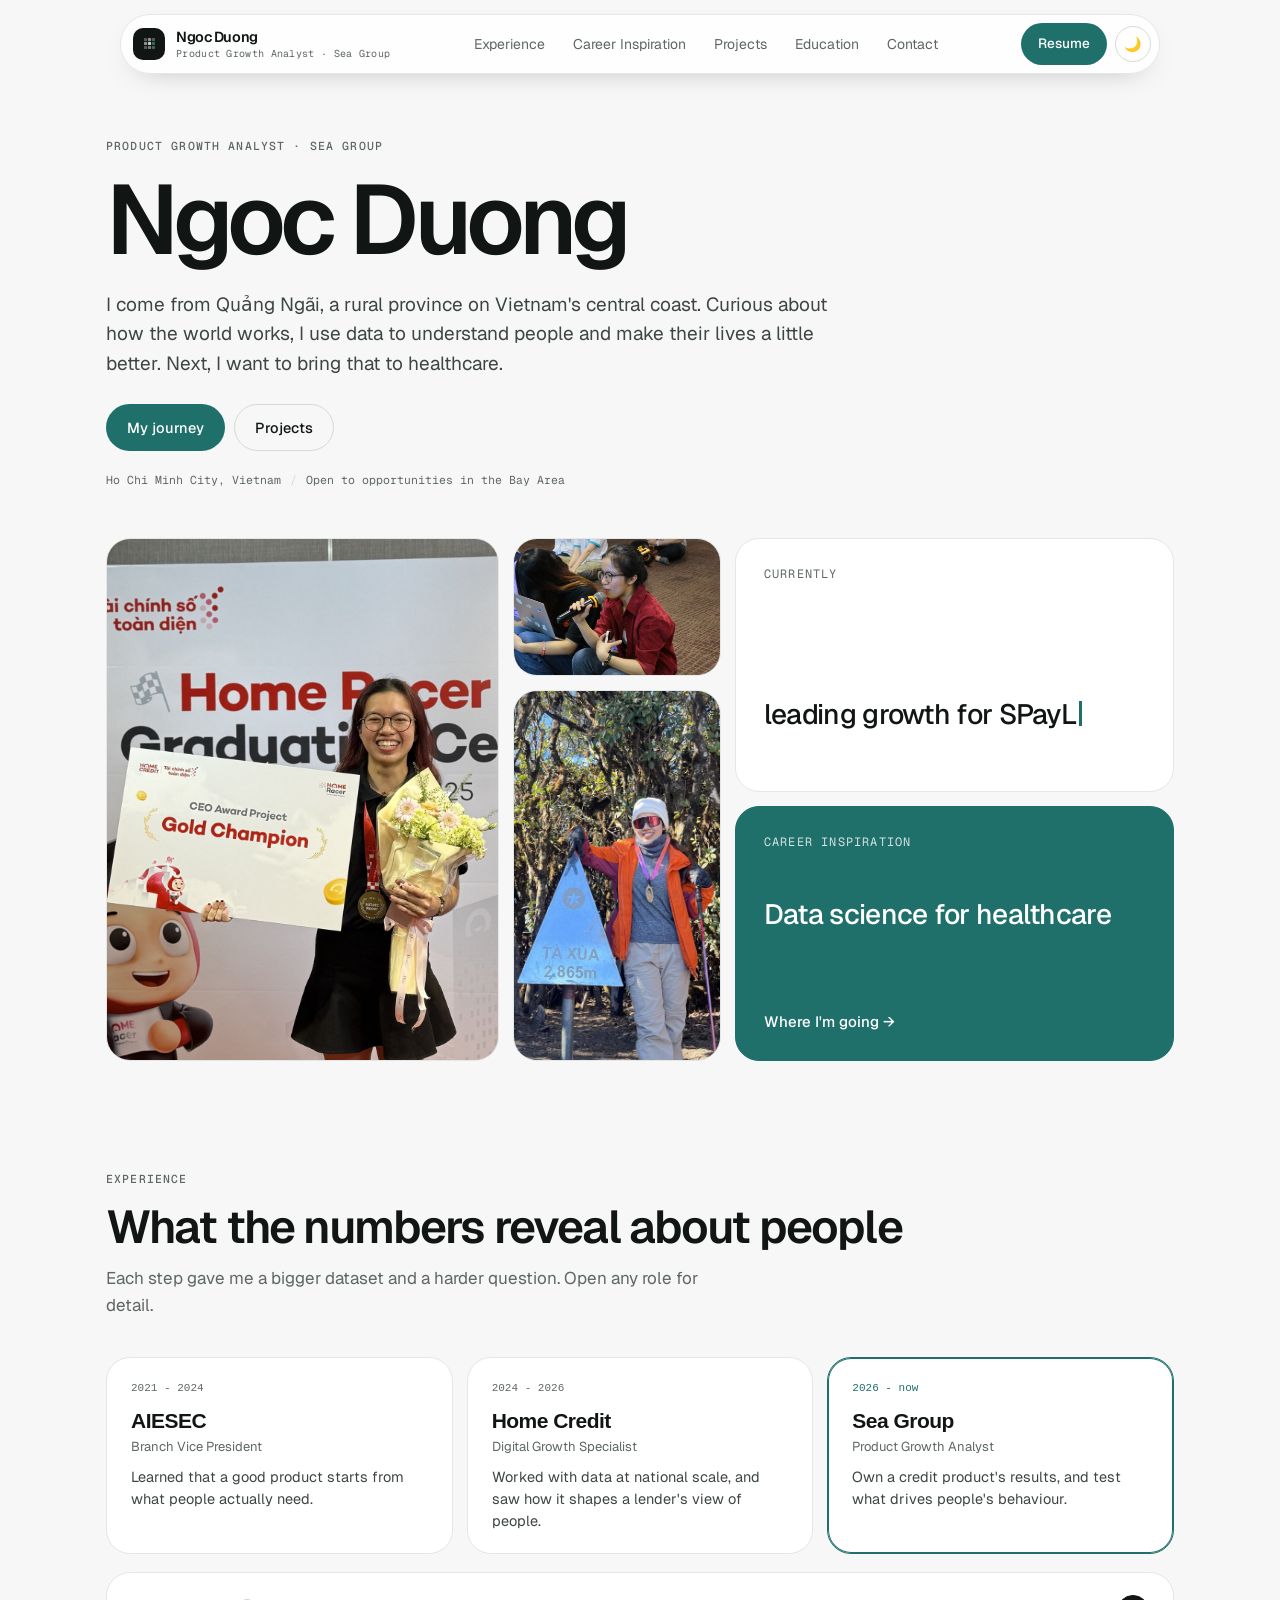
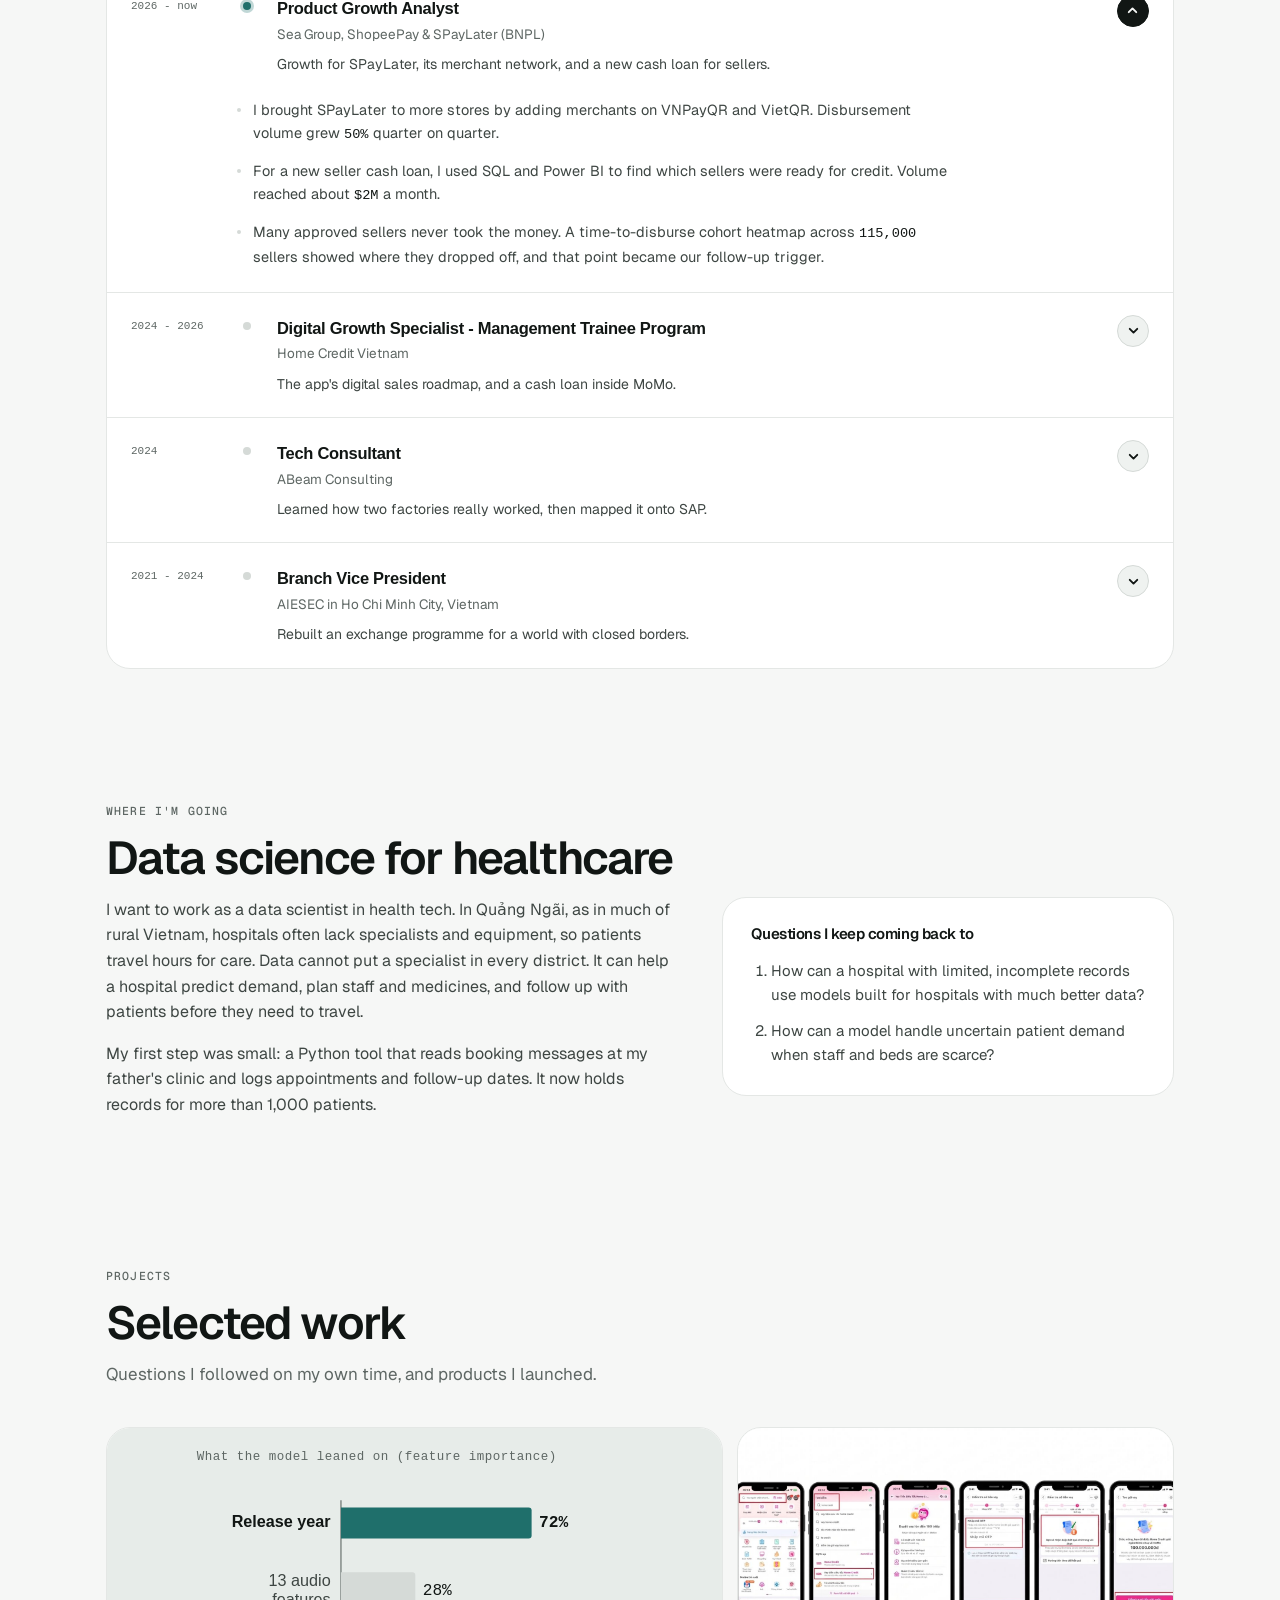
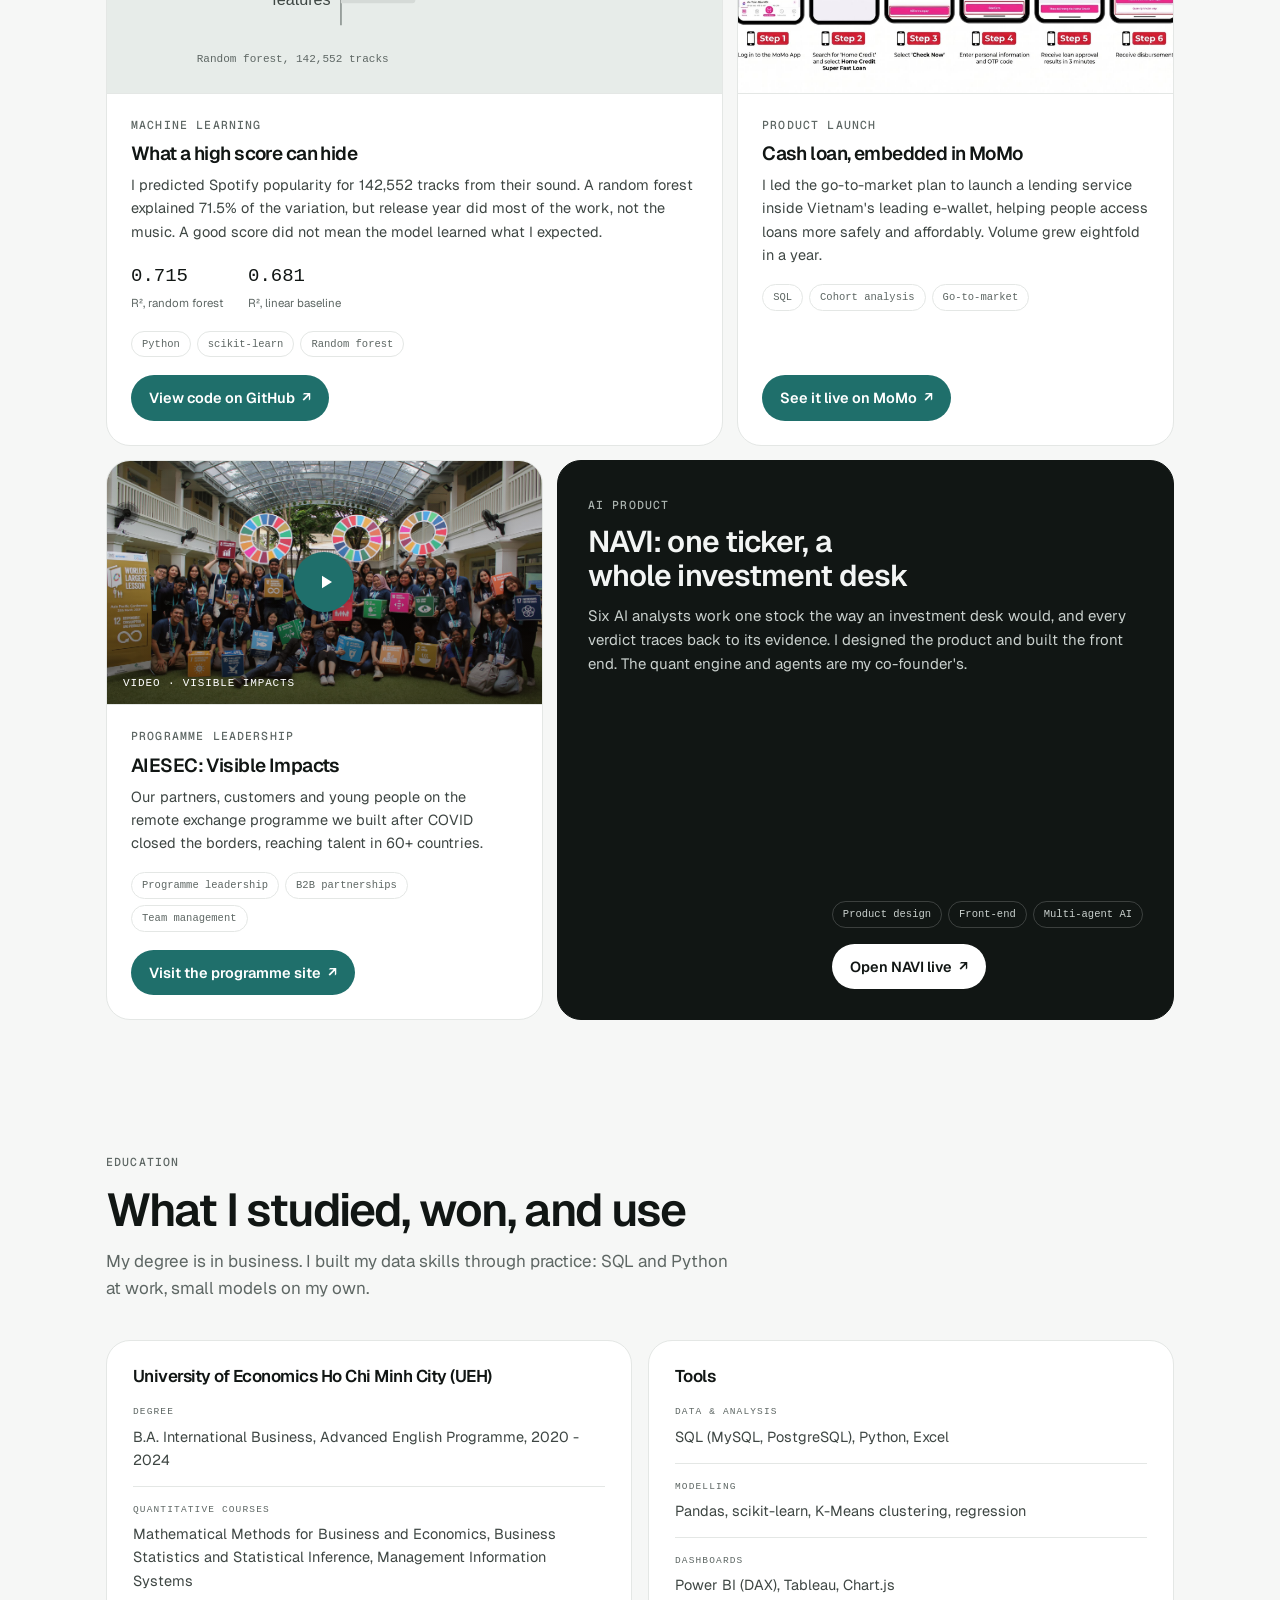
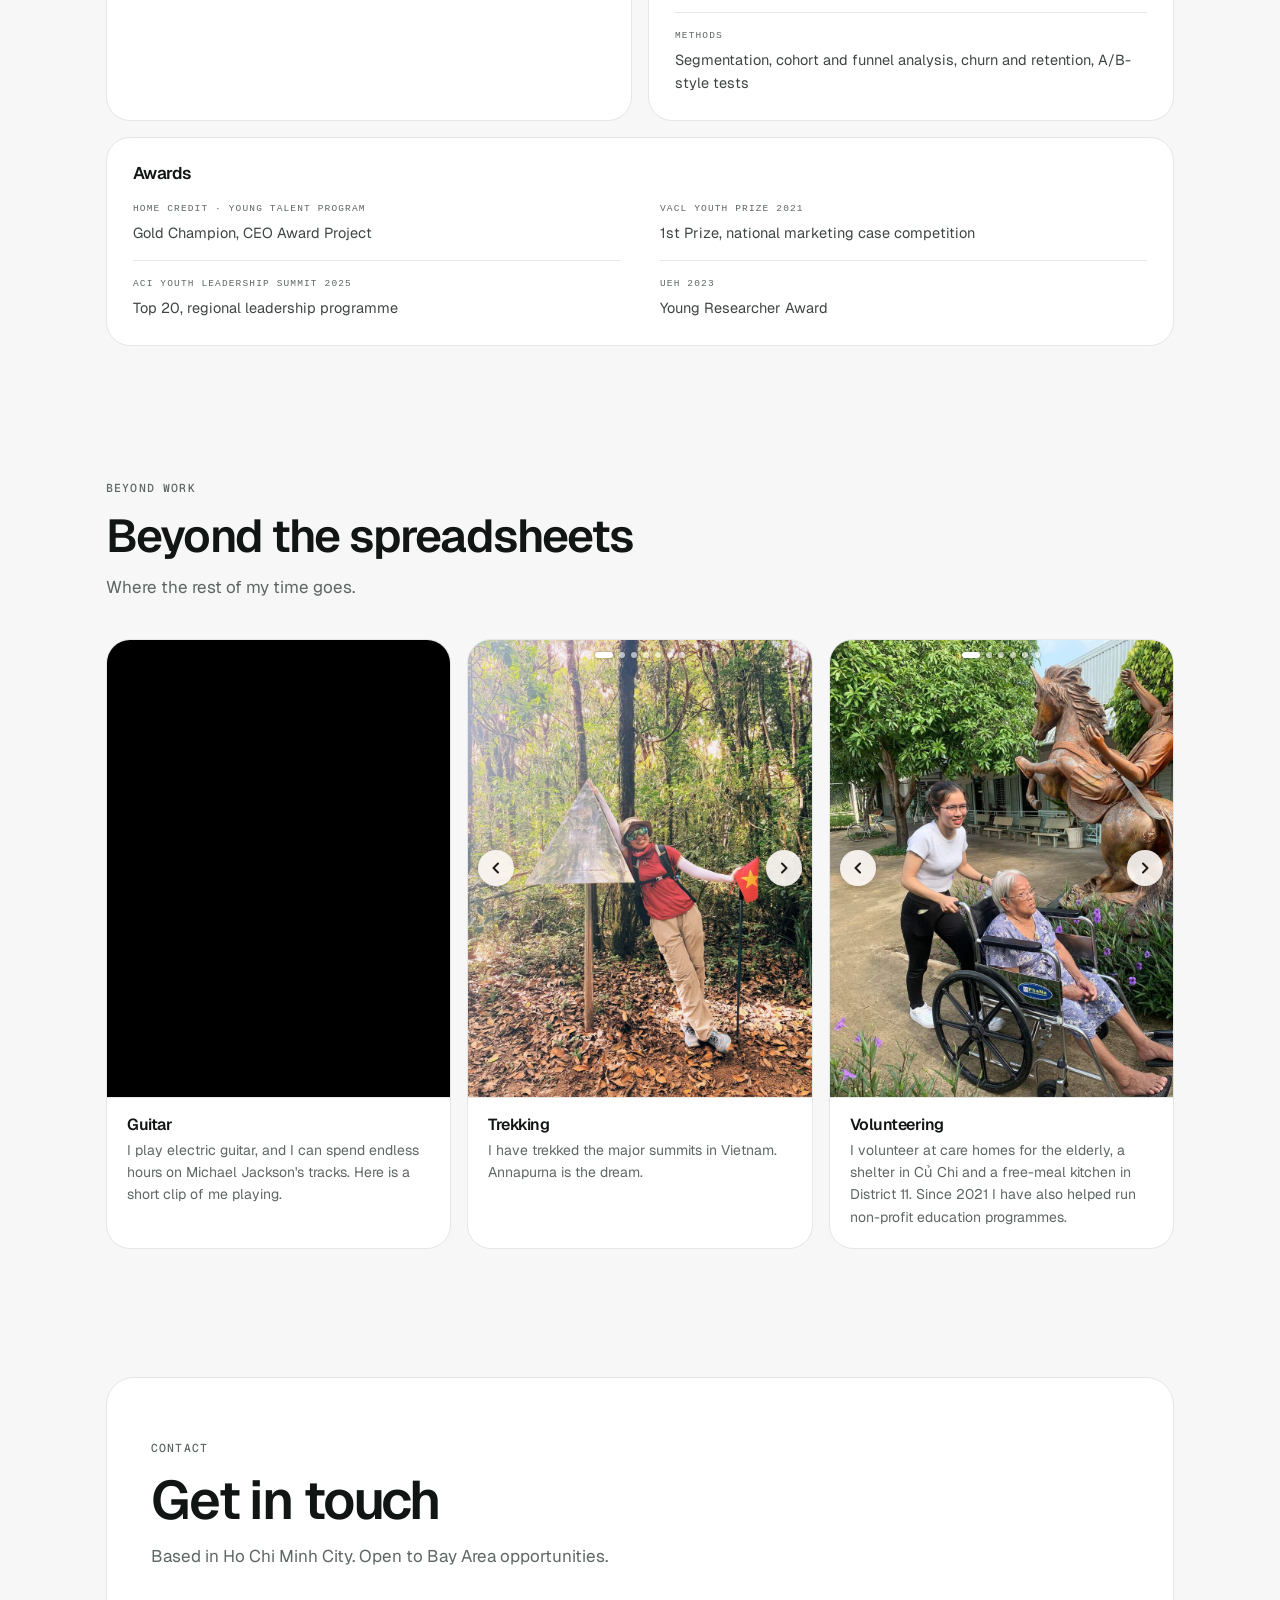
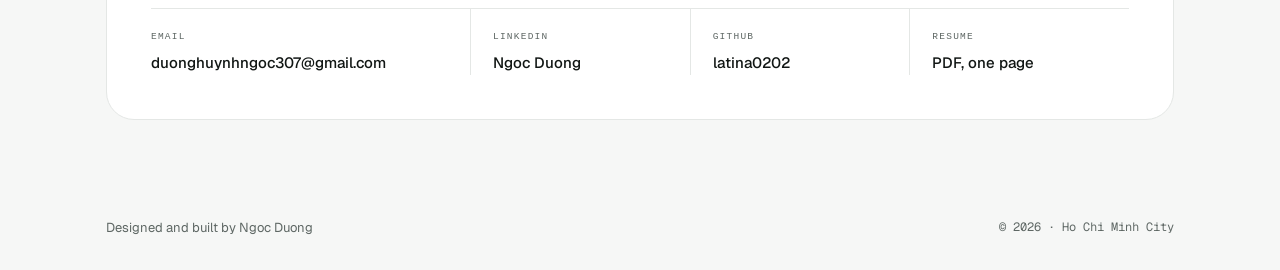
==== preview/index.html @ 8758419a "Bento redesign demo at /preview/ (live homepage unchanged) preview/index.html is the current page wi" ====
<!doctype html>
<html lang="en">
<head>
<meta charset="utf-8" />
<meta name="viewport" content="width=device-width,initial-scale=1" />
<title>Ngoc Duong | Product Growth Analyst</title>
<meta name="description" content="Ngoc Duong. From Quảng Ngãi, Vietnam. Product Growth Analyst at Sea Group, using data to understand people, and working toward data science in healthcare." />
<link rel="icon" type="image/svg+xml" href="../images/favicon.svg" />
<meta name="robots" content="noindex" />

<meta property="og:type" content="website" />
<meta property="og:title" content="Ngoc Duong | Product Growth Analyst" />
<meta property="og:description" content="From Quảng Ngãi, Vietnam. Product Growth Analyst at Sea Group, using data to understand people, and working toward data science in healthcare." />
<meta property="og:url" content="https://latina0202.github.io/" />
<meta property="og:image" content="https://latina0202.github.io/images/og-cover.jpg" />
<meta property="og:image:width" content="1200" />
<meta property="og:image:height" content="630" />
<meta property="og:image:alt" content="Ngoc Duong holding the Gold Champion board for the CEO Award Project at Home Credit" />

<meta name="twitter:card" content="summary_large_image" />
<meta name="twitter:title" content="Ngoc Duong | Product Growth Analyst" />
<meta name="twitter:description" content="From Quảng Ngãi, Vietnam. Product Growth Analyst at Sea Group, using data to understand people, and working toward data science in healthcare." />
<meta name="twitter:image" content="https://latina0202.github.io/images/og-cover.jpg" />

<link rel="preconnect" href="https://fonts.googleapis.com">
<link rel="preconnect" href="https://fonts.gstatic.com" crossorigin>
<link rel="stylesheet" href="https://fonts.googleapis.com/css2?family=Geist:wght@400;500;600;700&family=Geist+Mono:wght@400;500&display=swap">
<link rel="stylesheet" href="../style.css" />
<link rel="stylesheet" href="bento.css" />
</head>
<body data-theme="light">

<!-- HEADER -->
<header class="nav">
  <div class="nav-progress" id="navProgress"></div>
  <div class="brand">
    <div class="logo" aria-hidden="true">
      <svg viewBox="0 0 24 24" width="19" height="19" fill="none">
        <rect x="5"  y="5"  width="4" height="4" rx="1" fill="currentColor" opacity=".30"/>
        <rect x="10" y="5"  width="4" height="4" rx="1" fill="currentColor" opacity=".55"/>
        <rect x="15" y="5"  width="4" height="4" rx="1" fill="currentColor" opacity=".30"/>
        <rect x="5"  y="10" width="4" height="4" rx="1" fill="currentColor" opacity=".55"/>
        <rect x="10" y="10" width="4" height="4" rx="1" fill="currentColor" opacity=".80"/>
        <rect x="15" y="10" width="4" height="4" rx="1" fill="var(--chip)"/>
        <rect x="5"  y="15" width="4" height="4" rx="1" fill="currentColor" opacity=".30"/>
        <rect x="10" y="15" width="4" height="4" rx="1" fill="currentColor" opacity=".45"/>
        <rect x="15" y="15" width="4" height="4" rx="1" fill="currentColor" opacity=".30"/>
      </svg>
    </div>
    <div class="brand-text">
      <div class="name">Ngoc Duong</div>
      <div class="subtitle">Product Growth Analyst · Sea Group</div>
    </div>
  </div>
  <nav class="nav-links">
    <a href="#experience">Experience</a>
    <a href="#next">Career Inspiration</a>
    <a href="#projects">Projects</a>
    <a href="#education">Education</a>
    <a href="#contact">Contact</a>
  </nav>
  <div class="controls">
    <a class="btn btn-primary btn-sm" href="../resume.html">Resume</a>
    <button id="themeToggle" aria-label="Toggle colour theme">🌙</button>
    <button id="menuToggle" class="mobile-only" aria-label="Open menu">☰</button>
  </div>
</header>

<!-- MOBILE MENU -->
<div id="mobileMenu" class="mobile-menu">
  <a href="#experience">Experience</a>
  <a href="#next">Career Inspiration</a>
  <a href="#projects">Projects</a>
  <a href="#education">Education</a>
  <a href="#beyond">Beyond work</a>
  <a href="#contact">Contact</a>
  <a href="../resume.html">Resume</a>
</div>

<main>

<!-- HERO -->
<section class="hero" id="s-hero">
  <div class="container rise">
    <div class="hero-text">
      <span class="eyebrow">Product Growth Analyst · Sea Group</span>
      <h1>Ngoc Duong</h1>
      <p class="hero-lead">
        I come from Quảng Ngãi, a rural province on Vietnam's central coast.
        Curious about how the world works, I use data to understand people and make
        their lives a little better. Next, I want to bring that to healthcare.
      </p>
      <div class="hero-cta">
        <a href="#experience" class="btn btn-primary">My journey</a>
        <a href="#projects" class="btn btn-ghost">Projects</a>
      </div>
      <div class="hero-meta">
        <span>Ho Chi Minh City, Vietnam</span><i>/</i><span>Open to opportunities in the Bay Area</span>
      </div>
    </div>
    <div class="hero-bento">
  <div class="hero-media">
      <figure class="f-main">
        <div class="shot"><img src="../images/home-credit-gold.jpg?v=2" alt="Ngoc holding the Gold Champion board for the CEO Award Project at Home Credit's Home Racer graduation" loading="eager"></div>
      </figure>
      <figure class="f-top">
        <div class="shot"><img src="../images/wave-speaker.jpg" alt="Ngoc Duong presenting" loading="eager"></div>
      </figure>
      <figure class="f-bottom">
        <div class="shot"><img src="../images/taxua-summit.jpg?v=3" alt="Ngoc at the Ta Xua summit marker, 2,865 m" loading="lazy"></div>
      </figure>
    </div>
      <div class="hero-tiles">
        <div class="tile tile-now">
          <span class="tile-k">Currently</span>
          <p class="tile-v"><span class="typing" id="typing"></span></p>
        </div>
        <a class="tile tile-next" href="#next">
          <span class="tile-k">Career Inspiration</span>
          <p class="tile-v">Data science for healthcare</p>
          <span class="tile-foot">Where I'm going &rarr;</span>
        </a>
      </div>
    </div>
  </div>
</section>

<!-- EXPERIENCE -->
<section id="experience" class="section s-l1">
  <div class="container rise">
    <span class="eyebrow">Experience</span>
    <h2 class="section-title">What the numbers reveal about people</h2>
    <p class="section-dek">Each step gave me a bigger dataset and a harder question. Open any role for detail.</p>

    <ol class="journey">
      <li class="j-step">
        <div class="j-when">2021 - 2024</div>
        <div class="j-role"><b>AIESEC</b>Branch Vice President</div>
        <p>Learned that a good product starts from what people actually need.</p>
      </li>
      <li class="j-step">
        <div class="j-when">2024 - 2026</div>
        <div class="j-role"><b>Home Credit</b>Digital Growth Specialist</div>
        <p>Worked with data at national scale, and saw how it shapes a lender's view of people.</p>
      </li>
      <li class="j-step">
        <div class="j-when">2026 - now</div>
        <div class="j-role"><b>Sea Group</b>Product Growth Analyst</div>
        <p>Own a credit product's results, and test what drives people's behaviour.</p>
      </li>
    </ol>

    <div class="rail">

      <!-- Sea Group -->
      <details class="item now" open>
        <summary>
          <div class="when">2026 - now</div>
          <div class="pip"><i></i></div>
          <div>
            <div class="role">Product Growth Analyst</div>
            <div class="org">Sea Group, ShopeePay &amp; SPayLater (BNPL)</div>
            <div class="owned">Growth for SPayLater, its merchant network, and a new cash loan for sellers.</div>
          </div>
          <div class="toggle" aria-hidden="true">
            <svg width="15" height="15" viewBox="0 0 16 16" fill="none"><path d="M4 6.25 8 10.25 12 6.25" stroke="currentColor" stroke-width="2" stroke-linecap="round" stroke-linejoin="round"/></svg>
          </div>
        </summary>
        <div class="detail">
          <ul class="points">
            <li>I brought SPayLater to more stores by adding merchants on VNPayQR and VietQR. Disbursement volume grew <b>50%</b> quarter on quarter.</li>
            <li>For a new seller cash loan, I used SQL and Power BI to find which sellers were ready for credit. Volume reached about <b>$2M</b> a month.</li>
            <li>Many approved sellers never took the money. A time-to-disburse cohort heatmap across <b>115,000</b> sellers showed where they dropped off, and that point became our follow-up trigger.</li>
          </ul>
        </div>
      </details>

      <!-- Home Credit -->
      <details class="item">
        <summary>
          <div class="when">2024 - 2026</div>
          <div class="pip"><i></i></div>
          <div>
            <div class="role">Digital Growth Specialist - Management Trainee Program</div>
            <div class="org">Home Credit Vietnam</div>
            <div class="owned">The app's digital sales roadmap, and a cash loan inside MoMo.</div>
          </div>
          <div class="toggle" aria-hidden="true">
            <svg width="15" height="15" viewBox="0 0 16 16" fill="none"><path d="M4 6.25 8 10.25 12 6.25" stroke="currentColor" stroke-width="2" stroke-linecap="round" stroke-linejoin="round"/></svg>
          </div>
        </summary>
        <div class="detail has-shot">
          <ul class="points">
            <li>Selected in the top 20 of more than <b>3,000</b> applicants.</li>
            <li>I built the app's digital sales roadmap with Data, Risk and CRM, and shipped <b>20+</b> features. In-app sales grew <b>1.7×</b> that year.</li>
            <li>I led the go-to-market plan to launch a lending service inside the MoMo app, helping people access loans more safely and affordably. Its volume grew <b>8×</b> within a year.</li>
            <li>I built a churn framework that brought back <b>1,000+</b> churned users every month, and five Power BI dashboards that track in-app conversion screen by screen.</li>
          </ul>
          <div class="detail-shot"><img src="../images/homecredit.jpg" alt="Home Credit Vietnam team" loading="lazy"></div>
        </div>
      </details>

      <!-- ABeam -->
      <details class="item">
        <summary>
          <div class="when">2024</div>
          <div class="pip"><i></i></div>
          <div>
            <div class="role">Tech Consultant</div>
            <div class="org">ABeam Consulting</div>
            <div class="owned">Learned how two factories really worked, then mapped it onto SAP.</div>
          </div>
          <div class="toggle" aria-hidden="true">
            <svg width="15" height="15" viewBox="0 0 16 16" fill="none"><path d="M4 6.25 8 10.25 12 6.25" stroke="currentColor" stroke-width="2" stroke-linecap="round" stroke-linejoin="round"/></svg>
          </div>
        </summary>
        <div class="detail has-shot">
          <ul class="points">
            <li>I visited two manufacturing clients on site to see how their processes and data actually flowed, then mapped them onto SAP best-practice models.</li>
            <li>I ran the stakeholder workshops that cleaned up their procurement data.</li>
          </ul>
          <div class="detail-shot"><img src="../images/abeam.jpg" alt="ABeam Consulting onboarding" loading="lazy"></div>
        </div>
      </details>

      <!-- AIESEC -->
      <details class="item">
        <summary>
          <div class="when">2021 - 2024</div>
          <div class="pip"><i></i></div>
          <div>
            <div class="role">Branch Vice President</div>
            <div class="org">AIESEC in Ho Chi Minh City, Vietnam</div>
            <div class="owned">Rebuilt an exchange programme for a world with closed borders.</div>
          </div>
          <div class="toggle" aria-hidden="true">
            <svg width="15" height="15" viewBox="0 0 16 16" fill="none"><path d="M4 6.25 8 10.25 12 6.25" stroke="currentColor" stroke-width="2" stroke-linecap="round" stroke-linejoin="round"/></svg>
          </div>
        </summary>
        <div class="detail has-shot">
          <div class="xp-figs">
            <p>With a team of 10, I rebuilt the business model, contracts and legal setup for remote exchange.</p>
            <div class="figs">
              <div><div class="v">5</div><div class="k">companies signed in 6 months</div></div>
              <div><div class="v">80%</div><div class="k">sales growth, year on year</div></div>
              <div><div class="v">60+</div><div class="k">countries in the talent pool</div></div>
              <div><div class="v">90</div><div class="k">team NPS, 20 people, none left</div></div>
            </div>
          </div>
          <div class="detail-shot"><img src="../images/AIESEC1.JPG" alt="AIESEC Ho Chi Minh City team" loading="lazy"></div>
        </div>
      </details>

    </div>
  </div>
</section>

<!-- WHERE I'M GOING -->
<section id="next" class="section s-l0">
  <div class="container rise">
    <span class="eyebrow">Where I'm going</span>
    <h2 class="section-title">Data science for healthcare</h2>
    <div class="about">
      <div>
        <p>
          I want to work as a data scientist in health tech. In Quảng Ngãi, as in much of
          rural Vietnam, hospitals often lack specialists and equipment, so patients travel
          hours for care. Data cannot put a specialist in every district. It can help a
          hospital predict demand, plan staff and medicines, and follow up with patients
          before they need to travel.
        </p>
        <p>
          My first step was small: a Python tool that reads booking messages at my father's
          clinic and logs appointments and follow-up dates. It now holds records for more
          than 1,000 patients.
        </p>
      </div>
      <aside class="aside">
        <h3>Questions I keep coming back to</h3>
        <ol class="qs">
          <li>How can a hospital with limited, incomplete records use models built for hospitals with much better data?</li>
          <li>How can a model handle uncertain patient demand when staff and beds are scarce?</li>
        </ol>
      </aside>
    </div>
  </div>
</section>

<!-- PROJECTS -->
<section id="projects" class="section s-l1">
  <div class="container rise">
    <span class="eyebrow">Projects</span>
    <h2 class="section-title">Selected work</h2>
    <p class="section-dek">Questions I followed on my own time, and products I launched.</p>


    <div class="proj-grid">

      <article class="proj">
        <div class="thumb chart-thumb">
          <svg viewBox="0 0 640 360" role="img" aria-labelledby="popChartT popChartD">
            <title id="popChartT">What drove the popularity model</title>
            <desc id="popChartD">Share of the random forest's feature importance: release year about 72%, all 13 audio features combined about 28%.</desc>
            <text class="cap" x="24" y="44">What the model leaned on (feature importance)</text>
            <line class="base" x1="220" y1="98" x2="220" y2="268"/>
            <g class="b-both"><title>Release year: about 72%</title><text class="lab" x="206" y="135" text-anchor="end">Release year</text><path class="bar" d="M220,108 H475 Q479,108 479,112 V146 Q479,150 475,150 H220 Z"/><text class="val" x="489" y="135">72%</text></g>
            <g class="b-audio"><title>13 audio features combined: about 28%</title><text class="lab" x="206" y="215" text-anchor="end">13 audio</text><text class="lab" x="206" y="241" text-anchor="end">features</text><path class="bar" d="M220,196 H317 Q321,196 321,200 V234 Q321,238 317,238 H220 Z"/><text class="val" x="331" y="227">28%</text></g>
            <text class="chance-lab" x="24" y="318">Random forest, 142,552 tracks</text>
          </svg>
        </div>
        <div class="body">
          <span class="eyebrow">Machine learning</span>
          <h3>What a high score can hide</h3>
          <p>
            I predicted Spotify popularity for 142,552 tracks from their sound. A random
            forest explained 71.5% of the variation, but release year did most of the work,
            not the music. A good score did not mean the model learned what I expected.
          </p>
          <div class="figs">
            <div><div class="v">0.715</div><div class="k">R², random forest</div></div>
            <div><div class="v">0.681</div><div class="k">R², linear baseline</div></div>
          </div>
          <div class="tags"><span>Python</span><span>scikit-learn</span><span>Random forest</span></div>
          <div class="acts">
            <a href="https://github.com/latina0202/spotify-popularity-prediction" target="_blank" rel="noopener" class="btn btn-primary btn-sm btn-go">View code on GitHub</a>
          </div>
        </div>
      </article>

      <article class="proj">
        <div class="thumb"><img src="../images/momo.jpg" alt="Cash loan mini-app on MoMo" loading="lazy"></div>
        <div class="body">
          <span class="eyebrow">Product launch</span>
          <h3>Cash loan, embedded in MoMo</h3>
          <p>
            I led the go-to-market plan to launch a lending service inside Vietnam's leading
            e-wallet, helping people access loans more safely and affordably. Volume grew
            eightfold in a year.
          </p>
          <div class="tags"><span>SQL</span><span>Cohort analysis</span><span>Go-to-market</span></div>
          <div class="acts">
            <a href="https://www.momo.vn/tai-chinh-sieu-toc-homecredit" target="_blank" rel="noopener" class="btn btn-primary btn-sm btn-go">See it live on MoMo</a>
          </div>
        </div>
      </article>

      <article class="proj">
        <div class="thumb video-thumb">
          <a class="play" href="https://youtu.be/IusfXn7Y5To" target="_blank" rel="noopener"
             data-yt="IusfXn7Y5To" data-title="AIESEC in Vietnam: Visible Impacts"
             aria-label="Play the video: AIESEC in Vietnam, Visible Impacts">
            <img src="../images/global-talent.jpg" alt="" loading="lazy">
            <span class="play-btn" aria-hidden="true">
              <svg width="20" height="20" viewBox="0 0 20 20"><path d="M6 3.8v12.4L16 10z" fill="currentColor"/></svg>
            </span>
            <span class="play-label">Video · Visible Impacts</span>
          </a>
        </div>
        <div class="body">
          <span class="eyebrow">Programme leadership</span>
          <h3>AIESEC: Visible Impacts</h3>
          <p>
            Our partners, customers and young people on the remote exchange programme we
            built after COVID closed the borders, reaching talent in 60+ countries.
          </p>
          <div class="tags"><span>Programme leadership</span><span>B2B partnerships</span><span>Team management</span></div>
          <div class="acts">
            <a href="https://www.aiesec.vn/global-talent/home" target="_blank" rel="noopener" class="btn btn-primary btn-sm btn-go">Visit the programme site</a>
          </div>
        </div>
      </article>


    <article class="proj-lead text-only">
      <div>
        <span class="eyebrow">AI product</span>
        <h3>NAVI: one ticker, a whole investment desk</h3>
        <p>
          Six AI analysts work one stock the way an investment desk would, and every
          verdict traces back to its evidence. I designed the product and built the front
          end. The quant engine and agents are my co-founder's.
        </p>
      </div>
      <div class="lead-side">
        <div class="tags"><span>Product design</span><span>Front-end</span><span>Multi-agent AI</span></div>
        <div class="acts">
          <a href="https://navifinance.app/" target="_blank" rel="noopener" class="btn btn-primary btn-sm btn-go">Open NAVI live</a>
        </div>
      </div>
    </article>
    </div>

  </div>
</section>

<!-- EDUCATION -->
<section id="education" class="section s-l0">
  <div class="container rise">
    <span class="eyebrow">Education</span>
    <h2 class="section-title">What I studied, won, and use</h2>
    <p class="section-dek">My degree is in business. I built my data skills through practice: SQL and Python at work, small models on my own.</p>
    <div class="skills">
      <div class="skill">
        <h3>University of Economics Ho Chi Minh City (UEH)</h3>
        <dl>
          <div class="row"><dt>Degree</dt><dd>B.A. International Business, Advanced English Programme, 2020 - 2024</dd></div>
          <div class="row"><dt>Quantitative courses</dt><dd>Mathematical Methods for Business and Economics, Business Statistics and Statistical Inference, Management Information Systems</dd></div>
        </dl>
      </div>
      <div class="skill">
        <h3>Tools</h3>
        <dl>
          <div class="row"><dt>Data &amp; analysis</dt><dd>SQL (MySQL, PostgreSQL), Python, Excel</dd></div>
          <div class="row"><dt>Modelling</dt><dd>Pandas, scikit-learn, K-Means clustering, regression</dd></div>
          <div class="row"><dt>Dashboards</dt><dd>Power BI (DAX), Tableau, Chart.js</dd></div>
          <div class="row"><dt>Methods</dt><dd>Segmentation, cohort and funnel analysis, churn and retention, A/B-style tests</dd></div>
        </dl>
      </div>
      <div class="skill awards">
        <h3>Awards</h3>
        <dl>
          <div class="row"><dt>Home Credit · Young Talent Program</dt><dd>Gold Champion, CEO Award Project</dd></div>
          <div class="row"><dt>VACL Youth Prize 2021</dt><dd>1st Prize, national marketing case competition</dd></div>
          <div class="row"><dt>ACI Youth Leadership Summit 2025</dt><dd>Top 20, regional leadership programme</dd></div>
          <div class="row"><dt>UEH 2023</dt><dd>Young Researcher Award</dd></div>
        </dl>
      </div>
    </div>
  </div>
</section>

<!-- BEYOND WORK -->
<section id="beyond" class="section s-l2">
  <div class="container rise">
    <span class="eyebrow">Beyond work</span>
    <h2 class="section-title">Beyond the spreadsheets</h2>
    <p class="section-dek">Where the rest of my time goes.</p>

    <div class="beyond">

      <div class="b-card">
        <div class="b-media short">
          <iframe src="https://www.youtube-nocookie.com/embed/W0F25CkY3Hw?rel=0&amp;playsinline=1"
                  title="Ngoc Duong playing electric guitar" loading="lazy"
                  allow="accelerometer; encrypted-media; picture-in-picture; fullscreen" allowfullscreen></iframe>
        </div>
        <div class="body">
          <h3>Guitar</h3>
          <p>I play electric guitar, and I can spend endless hours on Michael Jackson's tracks. Here is a short clip of me playing.</p>
        </div>
      </div>

      <div class="b-card">
        <div class="b-media slider" role="region" aria-roledescription="carousel" aria-label="Trekking photos and video">
          <div class="track" tabindex="0">
            <img src="../images/trekking/bidoup-summit.jpg" alt="Ngoc at the Bidoup summit marker holding a Vietnamese flag" loading="lazy">
            <video src="../images/trekking/ridge.mp4" poster="../images/trekking/ridge-poster.jpg" muted loop playsinline preload="none" data-inview-play aria-label="Ngoc on a mountain ridge, arms open"></video>
            <img src="../images/trekking/above-the-clouds.jpg" alt="Ngoc on a summit above a sea of clouds, wearing a trekking medal" loading="lazy">
            <img src="../images/trekking/forest-trail.jpg" alt="Ngoc on a mossy forest trail with a trekking pole" loading="lazy">
            <img src="../images/trekking/misty-ridge.jpg" alt="Ngoc climbing a rocky ridge in the mist with other trekkers" loading="lazy">
            <img src="../images/trekking/on-the-trail.jpg" alt="Ngoc smiling on a sunny trail" loading="lazy">
            <img src="../images/trekking/river-bridge.jpg" alt="Trekkers crossing a suspension bridge over a river" loading="lazy">
          </div>
          <button type="button" class="sl-btn prev" aria-label="Previous photo">
            <svg width="16" height="16" viewBox="0 0 16 16" fill="none"><path d="M10 3.5 5.5 8l4.5 4.5" stroke="currentColor" stroke-width="2" stroke-linecap="round" stroke-linejoin="round"/></svg>
          </button>
          <button type="button" class="sl-btn next" aria-label="Next photo">
            <svg width="16" height="16" viewBox="0 0 16 16" fill="none"><path d="M6 3.5 10.5 8 6 12.5" stroke="currentColor" stroke-width="2" stroke-linecap="round" stroke-linejoin="round"/></svg>
          </button>
          <div class="sl-dots" aria-hidden="true"><i></i><i></i><i></i><i></i><i></i><i></i><i></i></div>
        </div>
        <div class="body">
          <h3>Trekking</h3>
          <p>I have trekked the major summits in Vietnam. Annapurna is the dream.</p>
        </div>
      </div>

      <div class="b-card">
        <div class="b-media slider" role="region" aria-roledescription="carousel" aria-label="Volunteering photos">
          <div class="track" tabindex="0">
            <img src="../images/volunteer/care-home.jpg" alt="Ngoc pushing an elderly resident's wheelchair at a care home" loading="lazy">
            <img src="../images/volunteer/visit-collage.jpg" alt="Film photos from a volunteer visit: the team with residents, sharing food and doing their hair" loading="lazy">
            <img src="../images/volunteer/free-meals.jpg" alt="Volunteers at a free vegetarian meal kitchen in District 11" loading="lazy">
            <img src="../images/volunteer/shelter.jpg" alt="The entrance of Mai Am Thien Duyen shelter in Cu Chi" loading="lazy">
            <img src="../images/volunteer/care-home-show.jpg" alt="A music show for residents at Vinh Son nursing home" loading="lazy">
            <img src="../images/volunteer/care-home-residents.jpg" alt="Residents gathered for the music show at Vinh Son nursing home" loading="lazy">
          </div>
          <button type="button" class="sl-btn prev" aria-label="Previous photo">
            <svg width="16" height="16" viewBox="0 0 16 16" fill="none"><path d="M10 3.5 5.5 8l4.5 4.5" stroke="currentColor" stroke-width="2" stroke-linecap="round" stroke-linejoin="round"/></svg>
          </button>
          <button type="button" class="sl-btn next" aria-label="Next photo">
            <svg width="16" height="16" viewBox="0 0 16 16" fill="none"><path d="M6 3.5 10.5 8 6 12.5" stroke="currentColor" stroke-width="2" stroke-linecap="round" stroke-linejoin="round"/></svg>
          </button>
          <div class="sl-dots" aria-hidden="true"><i></i><i></i><i></i><i></i><i></i><i></i></div>
        </div>
        <div class="body">
          <h3>Volunteering</h3>
          <p>I volunteer at care homes for the elderly, a shelter in Củ Chi and a free-meal kitchen in District 11. Since 2021 I have also helped run non-profit education programmes.</p>
        </div>
      </div>

    </div>
  </div>
</section>

<!-- CONTACT -->
<section id="contact" class="section s-l1">
  <div class="container rise">
    <span class="eyebrow">Contact</span>
    <h2 class="section-title">Get in touch</h2>
    <p class="section-dek">Based in Ho Chi Minh City. Open to Bay Area opportunities.</p>
    <div class="links">
      <a href="mailto:duonghuynhngoc307@gmail.com"><span class="k">Email</span><span class="v">duonghuynhngoc307@gmail.com</span></a>
      <a href="https://www.linkedin.com/in/ngoc-duong-824b2b208/" target="_blank" rel="noopener"><span class="k">LinkedIn</span><span class="v">Ngoc Duong</span></a>
      <a href="https://github.com/latina0202" target="_blank" rel="noopener"><span class="k">GitHub</span><span class="v">latina0202</span></a>
      <a href="../resume.html"><span class="k">Resume</span><span class="v">PDF, one page</span></a>
    </div>
  </div>
</section>

</main>

<footer>
  <div class="container">
    <div>Designed and built by Ngoc Duong</div>
    <div class="mono">© <span id="year"></span> · Ho Chi Minh City</div>
  </div>
</footer>

<script src="../script.js"></script>
</body>
</html>
---- style.css ----
/* ==========================================================================
   Ember - design system
   Ramp-derived: warm ground, ink at one weight, a single orange doing real
   work. Light-first: the system preference is ignored, dark applies only
   when someone chooses it. Structure is carried by a surface ladder and
   hairlines, never by gradients.
   ========================================================================== */

:root {
  /* surface ladder - four discrete steps, ~1-2% apart */
  --l0: #FBF7F4;
  --l1: #F6F1EC;
  --l2: #F0E9E2;
  --card: #FFFFFF;

  /* ink at one weight */
  --ink: #1F1B18;
  --ink-2: #46403B;
  --muted: #7C736C;

  --line: #E8DFD7;
  --line-2: #DCD1C7;

  /* the single accent */
  --chip: #C9541F;
  --chip-ink: #FFFFFF;
  --swipe: #FFD9C2;
  --btn: #C9541F;
  --btn-ink: #FFFFFF;

  --r-card: 10px;
  --r-btn: 6px;
  --max-width: 1060px;
}

body[data-theme="dark"] {
  --l0: #17120F;
  --l1: #1C1614;
  --l2: #221A17;
  --card: #271D19;

  --ink: #F5EDE8;
  --ink-2: #D6C9C1;
  --muted: #9A8A80;

  --line: #302420;
  --line-2: #3D2E29;

  --chip: #E8763C;
  --chip-ink: #17120F;
  --swipe: #8A3F16;
  --btn: #E8763C;
  --btn-ink: #17120F;
}

* { box-sizing: border-box; margin: 0; padding: 0; }

html { scroll-behavior: smooth; scroll-padding-top: 96px; }

body {
  background: var(--l0);
  color: var(--ink);
  font-family: 'Instrument Sans', system-ui, -apple-system, sans-serif;
  font-size: 16px;
  line-height: 1.6;
  -webkit-font-smoothing: antialiased;
  transition: background 0.3s ease, color 0.3s ease;
}

@media (prefers-reduced-motion: reduce) {
  * { animation: none !important; transition: none !important; scroll-behavior: auto !important; }
}

img { max-width: 100%; display: block; }
a { color: inherit; }
.show-focus :focus-visible { outline: 2px solid var(--chip); outline-offset: 3px; border-radius: 3px; }

/* --------------------------------------------------------- typography --- */

h1, h2, h3, h4 {
  font-family: 'Archivo', system-ui, sans-serif;
  font-weight: 700;
  letter-spacing: -0.028em;
  line-height: 1.12;
  text-wrap: balance;
}

.eyebrow {
  display: inline-flex;
  align-items: center;
  gap: 8px;
  font-family: 'JetBrains Mono', ui-monospace, monospace;
  font-size: 10.5px;
  font-weight: 500;
  letter-spacing: 0.16em;
  text-transform: uppercase;
  color: var(--muted);
}
.eyebrow::before { content: ""; width: 14px; height: 1px; background: var(--line-2); }

.section-title { font-size: clamp(26px, 3.6vw, 38px); margin: 14px 0 12px; }
.section-dek { color: var(--muted); font-size: 16.5px; max-width: 58ch; margin-bottom: 38px; }

/* ------------------------------------------------------------- layout --- */

.container { max-width: var(--max-width); margin: 0 auto; padding: 0 26px; }

.section { padding: 88px 0; border-bottom: 1px solid var(--line); }
.s-l0 { background: var(--l0); }
.s-l1 { background: var(--l1); }
.s-l2 { background: var(--l2); }

@media (max-width: 720px) {
  .section { padding: 58px 0; }
  .container { padding: 0 20px; }
}

/* ----------------------------------------------------------------- nav --- */

.nav {
  position: fixed;
  top: 0; left: 0; right: 0;
  z-index: 60;
  display: flex;
  align-items: center;
  justify-content: space-between;
  gap: 16px;
  padding: 13px 26px;
  background: color-mix(in srgb, var(--l0) 88%, transparent);
  backdrop-filter: blur(12px);
  border-bottom: 1px solid var(--line);
}

/* scroll progress - the quiet version of a position marker */
.nav-progress {
  position: absolute;
  top: 0; left: 0;
  height: 2px;
  width: 0%;
  background: var(--chip);
  transition: width 0.15s linear;
}

.brand { display: flex; align-items: center; gap: 11px; min-width: 0; }

/* Mark: a cohort grid with one cell lit - her own heatmap, in 34px */
.logo {
  width: 34px; height: 34px;
  border-radius: var(--r-btn);
  display: flex; align-items: center; justify-content: center;
  background: var(--ink);
  color: var(--l0);
  flex: none;
}
.logo svg { display: block; }

.brand-text { min-width: 0; }
.brand-text .name {
  font-family: 'Archivo', sans-serif;
  font-weight: 600;
  font-size: 14.5px;
  letter-spacing: -0.01em;
  line-height: 1.3;
}
.brand-text .subtitle {
  font-family: 'JetBrains Mono', monospace;
  font-size: 10px;
  letter-spacing: 0.03em;
  color: var(--muted);
  line-height: 1.3;
}

.nav-links { display: flex; gap: 2px; align-items: center; }
.nav-links a {
  text-decoration: none;
  font-size: 14px;
  color: var(--muted);
  padding: 7px 11px;
  border-radius: var(--r-btn);
  transition: color 0.2s ease, background 0.2s ease;
}
.nav-links a:hover { color: var(--ink); background: var(--line); }

.controls { display: flex; align-items: center; gap: 8px; }
.controls button {
  background: transparent;
  border: 1px solid var(--line-2);
  border-radius: var(--r-btn);
  width: 32px; height: 32px;
  font-size: 14px;
  line-height: 1;
  cursor: pointer;
  color: var(--ink);
  transition: background 0.2s ease;
}
.controls button:hover { background: var(--line); }
.mobile-only { display: none; }

.mobile-menu {
  display: none;
  position: fixed;
  top: 66px; left: 12px; right: 12px;
  z-index: 55;
  flex-direction: column;
  gap: 2px;
  padding: 10px;
  border-radius: var(--r-card);
  background: var(--card);
  border: 1px solid var(--line);
  box-shadow: 0 16px 40px rgba(31, 27, 24, 0.14);
}
.mobile-menu a {
  text-decoration: none;
  font-weight: 500;
  font-size: 15px;
  padding: 11px 14px;
  border-radius: var(--r-btn);
}
.mobile-menu a:hover { background: var(--l1); color: var(--chip); }

@media (max-width: 900px) {
  .nav { padding: 11px 20px; }
  .nav-links { display: none; }
  .mobile-only { display: inline-flex; align-items: center; justify-content: center; }
}
@media (max-width: 420px) { .brand-text .subtitle { display: none; } }

/* ------------------------------------------------------------- buttons --- */

.btn {
  display: inline-flex;
  align-items: center;
  gap: 7px;
  font-size: 14px;
  font-weight: 500;
  padding: 10px 18px;
  border-radius: var(--r-btn);
  text-decoration: none;
  border: 1px solid transparent;
  cursor: pointer;
  transition: background 0.2s ease, border-color 0.2s ease, color 0.2s ease;
}
.btn-primary { background: var(--btn); color: var(--btn-ink); }
.btn-primary:hover { filter: brightness(1.08); }
.btn-ghost { border-color: var(--line-2); color: var(--ink); background: transparent; }
.btn-ghost:hover { background: var(--card); border-color: var(--ink); }
.btn-sm { padding: 7px 13px; font-size: 13px; }
/* project links: solid, with an arrow that says "opens elsewhere" */
.btn-go { gap: 7px; padding: 9px 15px; font-size: 13.5px; font-weight: 600; }
.btn-go::after { content: "\2197"; font-size: 14px; line-height: 1; transition: transform .2s ease; }
.btn-go:hover::after { transform: translate(2px, -2px); }

/* ---------------------------------------------------------------- hero --- */

.hero { padding: 130px 0 92px; border-bottom: 1px solid var(--line); background: var(--l0); }
.hero-grid { display: grid; grid-template-columns: 1fr 0.95fr; gap: 44px; align-items: center; }
@media (max-width: 900px) { .hero { padding: 104px 0 62px; } .hero-grid { grid-template-columns: 1fr; gap: 38px; } }

.hero h1 { font-size: clamp(44px, 6.4vw, 72px); line-height: 1.02; margin: 16px 0 10px; }
.hero-tagline {
  font-family: 'Archivo', sans-serif;
  font-weight: 600;
  font-size: clamp(19px, 2.4vw, 26px);
  letter-spacing: -0.022em;
  line-height: 1.25;
  margin-bottom: 16px;
}

/* the accent as a highlighter swipe, not coloured text */
.swipe {
  background: linear-gradient(180deg, transparent 60%, var(--swipe) 60%, var(--swipe) 94%, transparent 94%);
  padding: 0 3px;
}

.hero-now {
  font-family: 'JetBrains Mono', monospace;
  font-size: 12.5px;
  color: var(--muted);
  margin: 14px 0 18px;
  min-height: 20px;
}
.hero-now .typing { color: var(--ink); }
.hero-now .typing::after {
  content: "";
  display: inline-block;
  width: 6px; height: 13px;
  background: var(--ink);
  vertical-align: -2px;
  margin-left: 2px;
  animation: blink 1.1s step-end infinite;
}
@keyframes blink { 0%, 100% { opacity: 1; } 50% { opacity: 0; } }

.hero-lead { color: var(--ink-2); font-size: 17px; max-width: 50ch; margin-bottom: 26px; }
.hero-cta { display: flex; gap: 9px; flex-wrap: wrap; margin-bottom: 22px; }
.hero-meta {
  font-family: 'JetBrains Mono', monospace;
  font-size: 11.5px;
  color: var(--muted);
  display: flex; gap: 9px; flex-wrap: wrap;
}
.hero-meta i { font-style: normal; color: var(--line-2); }

/* Three photos, none cropped. Left: award photo (3:4). Right: speaking
   photo (3:2) over the summit photo (1448:2576, as supplied). For both
   sides to end at the same height, the right column is
   (width - 1.75 x gap) / 2.83426 wide, where 2.83426 = 1 + 3/4 x (2/3 + 2576/1448). */
.hero-media {
  --g: 12px;
  display: grid; gap: var(--g); align-items: start;
  grid-template-columns: minmax(0, 1fr) calc((100% - 1.75 * var(--g)) / 2.83426);
}
.hero-media figure { margin: 0; display: flex; min-width: 0; }
.hero-media figure .shot { flex: 1; }
.hero-media .f-main { grid-row: 1 / span 2; }
.hero-media .f-main .shot { aspect-ratio: 3 / 4; }
.hero-media .f-top .shot { aspect-ratio: 3 / 2; }
.hero-media .f-bottom .shot { aspect-ratio: 1448 / 2576; }

.hero-media .shot {
  position: relative;
  overflow: hidden;
  background: var(--l2);
  border: 1px solid var(--line-2);
  border-radius: var(--r-card);
}
.hero-media .shot > * { position: absolute; inset: 0; width: 100%; height: 100%; }
.hero-media .shot img { object-fit: cover; }

/* --------------------------------------------------------------- about --- */

.about { display: grid; grid-template-columns: 1.25fr 1fr; gap: 52px; align-items: start; }
@media (max-width: 900px) { .about { grid-template-columns: 1fr; gap: 32px; } }
.about p { color: var(--ink-2); margin-bottom: 16px; max-width: 58ch; }
.about p b { color: var(--ink); font-weight: 600; }

.aside { background: var(--card); border: 1px solid var(--line); border-radius: var(--r-card); padding: 24px; }
.aside h3 { font-size: 15px; margin-bottom: 16px; }
.aside dl { display: grid; gap: 14px; }
.aside .row { padding-bottom: 14px; border-bottom: 1px solid var(--line); }
.aside .row:last-child { border-bottom: 0; padding-bottom: 0; }
.aside dt {
  font-family: 'JetBrains Mono', monospace;
  font-size: 9.5px;
  letter-spacing: 0.12em;
  text-transform: uppercase;
  color: var(--muted);
  margin-bottom: 5px;
}
.aside dd { font-size: 14.5px; }
.aside dd b { font-weight: 600; display: block; }
.aside dd span { color: var(--muted); font-size: 13.5px; }

/* ---------------------------------------------------------- experience --- */

.arc { display: flex; align-items: center; gap: 9px; flex-wrap: wrap; margin-bottom: 30px; }
.arc .node {
  font-family: 'JetBrains Mono', monospace;
  font-size: 11px;
  padding: 6px 12px;
  border-radius: 999px;
  border: 1px solid var(--line-2);
  color: var(--muted);
  background: var(--card);
  white-space: nowrap;
}
.arc .node.now { border-color: var(--ink); color: var(--ink); }
.arc .node.now::before {
  content: "";
  display: inline-block;
  width: 6px; height: 6px;
  border-radius: 50%;
  background: var(--chip);
  margin-right: 7px;
  vertical-align: 1px;
}
.arc i { color: var(--line-2); font-style: normal; }

.rail { background: var(--card); border: 1px solid var(--line); border-radius: var(--r-card); overflow: hidden; }
.item { border-top: 1px solid var(--line); }
.item:first-child { border-top: 0; }

.item > summary {
  display: grid;
  grid-template-columns: 96px 18px 1fr auto;
  gap: 16px;
  align-items: start;
  padding: 22px 24px;
  cursor: pointer;
  list-style: none;
  transition: background 0.2s ease;
}
.item > summary::-webkit-details-marker { display: none; }
.item > summary:hover { background: var(--l1); }

.when {
  font-family: 'JetBrains Mono', monospace;
  font-size: 11px;
  color: var(--muted);
  padding-top: 3px;
  white-space: nowrap;
  font-variant-numeric: tabular-nums;
}
.pip { padding-top: 7px; }
.pip i { display: block; width: 8px; height: 8px; border-radius: 50%; background: var(--line-2); }
.item.now .pip i { background: var(--chip); box-shadow: 0 0 0 3px color-mix(in srgb, var(--chip) 28%, transparent); }

.role { font-family: 'Archivo', sans-serif; font-weight: 600; font-size: 16.5px; letter-spacing: -0.018em; }
.org { font-size: 13.5px; color: var(--muted); margin-top: 2px; }
.owned { font-size: 14px; color: var(--ink-2); margin-top: 8px; max-width: 60ch; }

.toggle {
  width: 32px; height: 32px; flex: none;
  display: flex; align-items: center; justify-content: center;
  color: var(--ink);
  background: var(--l1);
  border: 1px solid var(--line-2);
  border-radius: var(--r-btn);
  transition: transform 0.25s ease, background 0.2s ease, border-color 0.2s ease, color 0.2s ease;
}
.item > summary:hover .toggle { background: var(--l2); border-color: var(--ink); }
.item[open] .toggle { transform: rotate(180deg); background: var(--ink); color: var(--l0); border-color: var(--ink); }

.detail { padding: 0 24px 24px 130px; }
/* Landscape: every experience photo is a wide group shot (1.33-1.85),
   so a portrait crop would throw most of each one away. */
.detail.has-shot { display: grid; grid-template-columns: 1fr 360px; gap: 32px; align-items: start; }
.detail-shot {
  aspect-ratio: 16 / 10;
  position: relative;
  overflow: hidden;
  background: var(--l2);
  border: 1px solid var(--line-2);
  border-radius: var(--r-card);
}
.detail-shot img { position: absolute; inset: 0; width: 100%; height: 100%; object-fit: cover; }

@media (max-width: 900px) {
  .detail.has-shot { grid-template-columns: 1fr; gap: 20px; }
}
@media (max-width: 760px) {
  .item > summary { grid-template-columns: 18px 1fr; gap: 13px; padding: 19px 18px; }
  .when { grid-column: 2; padding-top: 0; margin-bottom: 5px; }
  .toggle { display: none; }
  .detail { padding: 0 18px 20px 49px; }
}

.points { list-style: none; display: grid; gap: 13px; }
.points li {
  position: relative;
  padding-left: 16px;
  font-size: 14.5px;
  color: var(--ink-2);
  line-height: 1.6;
  max-width: 72ch;
}
.points li::before {
  content: "";
  position: absolute;
  left: 0; top: 10px;
  width: 4px; height: 4px;
  border-radius: 50%;
  background: var(--line-2);
}
/* Figures ride the mono, tabular - precision without a claim */
.points b {
  font-family: 'JetBrains Mono', monospace;
  font-weight: 500;
  font-size: 0.94em;
  color: var(--ink);
  font-variant-numeric: tabular-nums;
}

/* ------------------------------------------------------------- projects --- */

.proj-grid { display: grid; grid-template-columns: repeat(3, 1fr); gap: 16px; }
@media (max-width: 980px) { .proj-grid { grid-template-columns: 1fr; } }

.proj {
  background: var(--card);
  border: 1px solid var(--line);
  border-radius: var(--r-card);
  overflow: hidden;
  display: flex;
  flex-direction: column;
  transition: border-color 0.25s ease;
}
.proj:hover { border-color: var(--line-2); }
.proj .thumb {
  aspect-ratio: 16 / 9;
  position: relative;
  overflow: hidden;
  background: var(--l2);
  border-bottom: 1px solid var(--line);
}
.proj .thumb img { position: absolute; inset: 0; width: 100%; height: 100%; object-fit: cover; }
/* Spotify card: a chart of the project's own results instead of a stock image */
.chart-thumb { background: var(--l1); }
.chart-thumb svg { position: absolute; inset: 0; width: 100%; height: 100%; font-family: 'Instrument Sans', sans-serif; }
.chart-thumb .cap { font-family: 'JetBrains Mono', monospace; font-size: 17px; letter-spacing: .04em; fill: var(--muted); }
.chart-thumb .lab { font-size: 22px; fill: var(--ink-2); }
.chart-thumb .val { font-family: 'JetBrains Mono', monospace; font-size: 22px; fill: var(--ink); font-variant-numeric: tabular-nums; }
.chart-thumb .b-both .val, .chart-thumb .b-both .lab { font-weight: 600; fill: var(--ink); }
.chart-thumb .bar { fill: var(--line-2); }
.chart-thumb .b-both .bar { fill: var(--chip); }
.chart-thumb .base { stroke: var(--muted); stroke-width: 1.5; }
.chart-thumb .chance { stroke: var(--muted); stroke-width: 1.5; stroke-dasharray: 4 5; }
.chart-thumb .chance-lab { font-family: 'JetBrains Mono', monospace; font-size: 15px; fill: var(--muted); }

/* Click-to-play video in a project thumb: the iframe loads only on click */
.video-thumb .play { position: absolute; inset: 0; display: block; color: #fff; }
.video-thumb .play::after {
  content: ""; position: absolute; inset: 0;
  background: linear-gradient(to top, rgba(20, 12, 6, .55), rgba(20, 12, 6, .08) 60%);
}
.video-thumb .play-btn {
  position: absolute; left: 50%; top: 50%; z-index: 1;
  width: 60px; height: 60px; margin: -30px 0 0 -30px;
  display: grid; place-items: center; padding-left: 3px;
  border-radius: 50%; background: var(--chip); color: #fff;
  box-shadow: 0 6px 22px rgba(0, 0, 0, .28);
  transition: transform .2s ease;
}
.video-thumb .play:hover .play-btn,
.video-thumb .play:focus-visible .play-btn { transform: scale(1.08); }
.video-thumb .play-label {
  position: absolute; left: 16px; bottom: 12px; z-index: 1;
  font-family: 'JetBrains Mono', monospace; font-size: 11px;
  letter-spacing: .08em; text-transform: uppercase;
}
.video-thumb iframe { position: absolute; inset: 0; width: 100%; height: 100%; border: 0; }
.proj .video-note { font-size: 13.5px; color: var(--muted); margin-top: -4px; }
.proj .thumb .placeholder {
  position: absolute; inset: 0;
  display: flex; align-items: center; justify-content: center;
  text-align: center; padding: 20px;
  font-family: 'JetBrains Mono', monospace;
  font-size: 11px;
  letter-spacing: 0.1em;
  line-height: 1.8;
  text-transform: uppercase;
  color: var(--muted);
}

.proj .body { padding: 22px 24px 24px; display: flex; flex-direction: column; flex: 1; }
.proj h3 { font-size: 19px; margin: 9px 0 9px; }
.proj p { font-size: 14.5px; color: var(--ink-2); margin-bottom: 18px; }

.figs { display: flex; gap: 24px; flex-wrap: wrap; margin-bottom: 18px; }
.figs .v {
  font-family: 'JetBrains Mono', monospace;
  font-weight: 500;
  font-size: 19px;
  font-variant-numeric: tabular-nums;
}
.figs .k { font-size: 11.5px; color: var(--muted); margin-top: 3px; }
/* AIESEC in Experience: one line, then the numbers in a 2 x 2 grid */
.xp-figs p { font-size: 15px; color: var(--ink-2); margin-bottom: 16px; max-width: 56ch; }
.xp-figs .figs { display: grid; grid-template-columns: repeat(2, minmax(0, 1fr)); gap: 16px 24px; margin-bottom: 0; }
.xp-figs .figs .v { font-size: 22px; color: var(--ink); }

.tags { display: flex; gap: 6px; flex-wrap: wrap; margin-bottom: 18px; }
.tags span {
  font-family: 'JetBrains Mono', monospace;
  font-size: 10.5px;
  padding: 4px 9px;
  border-radius: 4px;
  border: 1px solid var(--line);
  color: var(--muted);
}
.acts { display: flex; gap: 7px; flex-wrap: wrap; margin-top: auto; }
.note { font-size: 13px; color: var(--muted); font-style: italic; }


/* ------------------------------------------------- lead project (NAVI) --- */
/* One full-width row above the grid. Same card, same tokens as .proj; the
   only new idea is the frame on the right, which embeds the demo itself. */
.proj-lead {
  background: var(--card);
  border: 1px solid var(--line);
  border-radius: var(--r-card);
  padding: 24px;
  display: grid;
  grid-template-columns: 1fr 1fr;
  gap: 34px;
  align-items: stretch;
  margin-bottom: 16px;
  transition: border-color 0.25s ease;
}
.proj-lead:hover { border-color: var(--line-2); }
.proj-lead h3 { font-size: clamp(21px, 2.6vw, 26px); margin: 9px 0 12px; }
.proj-lead p { font-size: 15px; color: var(--ink-2); margin-bottom: 14px; }
.proj-lead .tags { margin-bottom: 20px; }
/* NAVI without a preview: text on the left, tags and link on the right */
.proj-lead.text-only { grid-template-columns: minmax(0, 1.7fr) minmax(0, 1fr); align-items: end; }
.proj-lead.text-only p { margin-bottom: 0; max-width: 62ch; }
.proj-lead.text-only .lead-side .tags { margin-bottom: 16px; }
.proj-lead.text-only .acts { margin-top: 0; }
@media (max-width: 820px) { .proj-lead.text-only { grid-template-columns: 1fr; gap: 18px; align-items: start; } }
@media (max-width: 820px) {
  .proj-lead { grid-template-columns: 1fr; gap: 24px; padding: 22px; }
  /* stacked, there is no sibling to take height from, so set one */
  .reel { height: 470px; min-height: 0; }
}

/* the four phases, mirroring the product's own stepper */
.flowstrip { display: flex; gap: 2px; margin: 0 0 20px; }
.flowstrip div { flex: 1; min-width: 0; }
.flowstrip i { display: block; height: 2px; background: var(--chip); opacity: 0.85; }
.flowstrip div:nth-child(2) i { opacity: 0.6; }
.flowstrip div:nth-child(3) i { opacity: 0.4; }
.flowstrip div:nth-child(4) i { opacity: 0.25; }
.flowstrip span {
  display: block; margin-top: 7px;
  font-family: 'JetBrains Mono', monospace;
  font-size: 9.5px; letter-spacing: 0.1em; text-transform: uppercase;
  color: var(--muted);
  overflow: hidden; text-overflow: ellipsis; white-space: nowrap;
}

/* problem / what I built / skills, as scannable blocks rather than prose */
.lead-blocks { display: grid; gap: 16px; margin: 14px 0 18px; }
.lead-block > b {
  display: block;
  font-family: 'JetBrains Mono', monospace;
  font-size: 10px;
  font-weight: 500;
  letter-spacing: 0.14em;
  text-transform: uppercase;
  color: var(--muted);
  margin-bottom: 10px;
}
.lead-block ul { list-style: none; display: grid; gap: 7px; }
/* the marker is absolute, never a grid cell - a grid li breaks any inline
   <strong> or <em> inside it onto its own row */
.lead-block li {
  position: relative;
  padding-left: 17px;
  font-size: 14.5px;
  line-height: 1.55;
  color: var(--ink-2);
}
.lead-block li::before {
  content: "";
  position: absolute;
  left: 2px;
  top: 10px;
  width: 5px;
  height: 5px;
  border-radius: 50%;
  background: var(--line-2);
}
.lead-block .tags { margin-bottom: 0; }
.proj-lead .flowstrip { margin-bottom: 18px; }
.proj-lead .acts { margin-top: 18px; }

/* The demo, embedded and playing itself. The iframe renders at the frame's
   own size with no scaling: the product is responsive, so it lays itself out
   for the space and every word stays readable. Scaling a desktop page down to
   fit made it a picture of an app rather than one you could read. */
.reel {
  position: relative;
  /* fills the row rather than floating in it, so the frame is as tall as the
     text beside it and shows more of the product at once */
  height: 100%;
  min-height: 430px;
  max-width: 100%;
  overflow: hidden;
  border: 1px solid var(--line-2);
  border-radius: var(--r-card);
  background: var(--l2);
}
.reel iframe {
  position: absolute; top: 0; left: 0;
  width: 100%; height: 100%;
  border: 0;
  pointer-events: none;   /* the frame is a showreel; the button opens the real thing */
}
.reel img { position: absolute; inset: 0; width: 100%; height: 100%; object-fit: cover; }
/* the whole preview opens the live product; sits above the autoplay iframe */
.reel .reel-link { position: absolute; inset: 0; z-index: 3; }
.reel .reel-link:focus-visible { outline: 2px solid var(--chip); outline-offset: -2px; border-radius: inherit; }
.reel .badge {
  position: absolute; left: 11px; bottom: 11px; z-index: 2;
  display: inline-flex; align-items: center; gap: 6px;
  font-family: 'JetBrains Mono', monospace;
  font-size: 9.5px; letter-spacing: 0.14em; text-transform: uppercase;
  color: #FBF7F4; background: rgba(31, 27, 24, 0.72);
  padding: 5px 10px; border-radius: 4px;
}
.reel .badge i { width: 5px; height: 5px; border-radius: 50%; background: var(--chip); }

/* ------------------------------------------------------------- journey --- */

/* One timeline line. Dots grow left to right (a bigger dataset each step);
   the current role is the solid one. Vertical on phones. */
.journey {
  list-style: none; margin: 0 0 40px; padding: 38px 0 0;
  position: relative;
  display: grid; grid-template-columns: repeat(3, minmax(0, 1fr)); gap: 0 36px;
}
.journey::before {
  content: ""; position: absolute; left: 0; right: 0; top: 10px; height: 2px;
  background: linear-gradient(90deg, var(--line-2), var(--chip));
  border-radius: 2px;
}
.j-step { position: relative; --s: 12px; }
.j-step:nth-child(2) { --s: 16px; }
.j-step:nth-child(3) { --s: 20px; }
.j-step::before {
  content: ""; position: absolute; left: 0;
  top: calc(11px - var(--s) / 2 - 38px);
  width: var(--s); height: var(--s); border-radius: 50%;
  background: var(--l1); border: 2px solid var(--chip); box-sizing: border-box;
}
.j-step:last-child::before { background: var(--chip); box-shadow: 0 0 0 5px var(--chip-soft, rgba(201, 84, 31, .15)); }
.j-when { font-family: 'JetBrains Mono', monospace; font-size: 11px; color: var(--muted); margin-bottom: 6px; }
.j-role { font-size: 13px; color: var(--muted); margin-bottom: 8px; }
.j-role b { display: block; font-family: 'Archivo', sans-serif; font-size: 18px; font-weight: 700; color: var(--ink); }
.j-step p { color: var(--ink-2); font-size: 14.5px; line-height: 1.5; margin: 0; max-width: 34ch; }
@media (max-width: 820px) {
  .journey { grid-template-columns: 1fr; gap: 24px; padding: 0 0 0 32px; }
  .journey::before { left: 9px; right: auto; top: 6px; bottom: 6px; width: 2px; height: auto;
    background: linear-gradient(180deg, var(--line-2), var(--chip)); }
  .j-step::before { left: calc(-32px + 10px - var(--s) / 2); top: calc(9px - var(--s) / 2); }
}

.aside ol.qs { margin: 0; padding-left: 20px; display: grid; gap: 12px; color: var(--ink-2); font-size: 15px; }
.proj-lead.after-grid { margin-top: 16px; }

/* --------------------------------------------------------------- skills --- */

.skills { display: grid; grid-template-columns: 1fr 1fr; gap: 16px; }
@media (max-width: 820px) { .skills { grid-template-columns: 1fr; } }
.skill { background: var(--card); border: 1px solid var(--line); border-radius: var(--r-card); padding: 26px; }
.skill h3 { font-size: 17px; margin-bottom: 18px; }
.skill .row { padding-bottom: 15px; margin-bottom: 15px; border-bottom: 1px solid var(--line); }
.skill .row:last-child { border-bottom: 0; margin-bottom: 0; padding-bottom: 0; }
.skill dt {
  font-family: 'JetBrains Mono', monospace;
  font-size: 9.5px;
  letter-spacing: 0.12em;
  text-transform: uppercase;
  color: var(--muted);
  margin-bottom: 5px;
}
.skill dd { font-size: 14.5px; color: var(--ink-2); }
/* Awards: full width, two columns of rows */
.skill.awards { grid-column: 1 / -1; }
.skill.awards dl { display: grid; grid-template-columns: 1fr 1fr; column-gap: 40px; }
.skill.awards .row:nth-last-child(-n+2) { border-bottom: 0; margin-bottom: 0; padding-bottom: 0; }
@media (max-width: 820px) {
  .skill.awards dl { grid-template-columns: 1fr; }
  .skill.awards .row:nth-last-child(2) { border-bottom: 1px solid var(--line); margin-bottom: 15px; padding-bottom: 15px; }
}

/* --------------------------------------------------------- beyond work --- */

.beyond { display: grid; grid-template-columns: repeat(3, 1fr); gap: 16px; }
@media (max-width: 820px) { .beyond { grid-template-columns: 1fr; } }

.b-card { background: var(--card); border: 1px solid var(--line); border-radius: var(--r-card); overflow: hidden; }
.b-media {
  position: relative;
  aspect-ratio: 16 / 10;
  overflow: hidden;
  background: var(--l2);
  border-bottom: 1px solid var(--line);
}
.b-media > * { position: absolute; inset: 0; width: 100%; height: 100%; }
.b-media img { object-fit: cover; }
.b-media iframe { border: 0; display: block; }
/* YouTube Shorts are vertical, so the Beyond cards use a portrait frame */
.beyond .b-media { aspect-ratio: 3 / 4; }
.b-media.short { background: #000; }

/* Volunteering: a swipeable slider with arrow buttons and dots */
.b-media.slider .track {
  display: flex; overflow-x: auto; overscroll-behavior-x: contain;
  scroll-snap-type: x mandatory; scroll-behavior: smooth; scrollbar-width: none;
}
.b-media.slider .track::-webkit-scrollbar { display: none; }
.b-media.slider .track img,
.b-media.slider .track video { flex: 0 0 100%; width: 100%; height: 100%; object-fit: cover; scroll-snap-align: start; background: var(--l2); }
/* the clip shows its whole frame, never cropped */
.b-media.slider .track video { object-fit: contain; background: #111; }
.b-media.slider > .sl-btn {
  inset: auto; top: 50%; width: 36px; height: 36px; transform: translateY(-50%);
  display: grid; place-items: center; padding: 0; cursor: pointer;
  border: 0; border-radius: 50%; color: #1F1A16; background: rgba(251, 247, 244, 0.92);
  box-shadow: 0 2px 10px rgba(0, 0, 0, 0.18); transition: opacity .2s ease, transform .2s ease;
}
.b-media.slider > .sl-btn:hover { transform: translateY(-50%) scale(1.06); }
.b-media.slider > .sl-btn:focus-visible { outline: 2px solid var(--chip); outline-offset: 2px; }
.b-media.slider > .sl-btn:disabled { opacity: 0; pointer-events: none; }
.b-media.slider > .prev { left: 10px; }
.b-media.slider > .next { right: 10px; }
.b-media.slider > .sl-dots {
  inset: 12px 0 auto 0; width: auto; height: auto;
  display: flex; justify-content: center; gap: 6px; pointer-events: none;
}
.sl-dots i { width: 6px; height: 6px; border-radius: 3px; background: rgba(255, 255, 255, 0.6); box-shadow: 0 0 3px rgba(0,0,0,.35); transition: width .2s ease, background .2s ease; }
.sl-dots i.on { width: 18px; background: #fff; }
@media (prefers-reduced-motion: reduce) { .b-media.slider .track { scroll-behavior: auto; } }

.b-media .placeholder {
  display: flex; flex-direction: column;
  align-items: center; justify-content: center;
  gap: 8px; text-align: center; padding: 18px;
  font-family: 'JetBrains Mono', monospace;
  font-size: 10.5px;
  letter-spacing: 0.08em;
  line-height: 1.7;
  color: var(--muted);
}
.b-media .placeholder .icon { font-size: 20px; opacity: 0.6; }

.b-card .body { padding: 18px 20px 20px; }
.b-card h3 { font-size: 16px; margin-bottom: 5px; }
.b-card p { font-size: 14px; color: var(--muted); }

/* -------------------------------------------------------------- contact --- */

/* One block, four equal points, hairlines instead of boxes */
.links { display: flex; border-top: 1px solid var(--line); }
.links a {
  flex: 1;
  padding: 20px 22px 0;
  text-decoration: none;
  border-left: 1px solid var(--line);
}
.links a:first-child { border-left: 0; padding-left: 0; }
.links a:first-child { flex: 1.7; }   /* room for the email on one line */
.links a .k {
  font-family: 'JetBrains Mono', monospace;
  font-size: 9.5px;
  letter-spacing: 0.13em;
  text-transform: uppercase;
  color: var(--muted);
  display: block;
  margin-bottom: 6px;
}
.links a .v { font-size: 15px; font-weight: 500; color: var(--ink); word-break: break-word; }
.links a:hover .v { border-bottom: 1px solid var(--ink); }
@media (max-width: 680px) {
  .links { display: grid; grid-template-columns: 1fr; }
  .links a { border-left: 0; border-top: 1px solid var(--line); padding: 16px 0 0; }
  .links a:first-child { border-top: 0; }
}

/* --------------------------------------------------------------- footer --- */

footer { padding: 34px 0; background: var(--l0); }
footer .container { display: flex; justify-content: space-between; gap: 14px; flex-wrap: wrap; color: var(--muted); font-size: 13px; }
footer .mono { font-family: 'JetBrains Mono', monospace; font-size: 12px; }

/* ------------------------------------------------------- arrival motion --- */

/* Scroll-driven reveal, progressive enhancement only: where it isn't
   supported nothing is hidden and the page just sits still. */
@supports (animation-timeline: view()) {
  .rise {
    animation: rise linear both;
    animation-timeline: view();
    animation-range: entry 4% cover 18%;
  }
}
@keyframes rise {
  from { opacity: 0; transform: translateY(14px); }
  to { opacity: 1; transform: none; }
}

/* ------------------------------------------------------------- resume --- */

a.brand { text-decoration: none; color: inherit; }
.resume-sec { padding-top: 118px; }
.resume-head { display: flex; align-items: center; justify-content: space-between; gap: 20px 32px; flex-wrap: wrap; margin-bottom: 28px; }
.sr-only { position: absolute; width: 1px; height: 1px; padding: 0; margin: -1px; overflow: hidden; clip: rect(0 0 0 0); white-space: nowrap; border: 0; }
.back-link { display: block; width: fit-content; font-size: 14.5px; color: var(--muted); text-decoration: none; }
.back-link:hover { color: var(--chip); }
.resume-acts { display: flex; gap: 10px; flex-wrap: wrap; }
.resume-viewer {
  max-width: 880px; margin: 0 auto;
  background: var(--card); border: 1px solid var(--line-2); border-radius: var(--r-card);
  box-shadow: 0 18px 50px -24px rgba(31, 26, 22, 0.35);
  overflow: hidden;
}
.resume-viewer.drawn { background: #fff; }
.resume-sheet { position: relative; width: 100%; }
.resume-sheet + .resume-sheet { border-top: 1px solid var(--line); }
.resume-sheet canvas { display: block; width: 100%; height: 100%; }
.resume-link { position: absolute; border-radius: 2px; }
.resume-link:hover, .resume-link:focus-visible { background: rgba(201, 84, 31, 0.14); outline: none; }
.resume-loading { padding: 48px 24px; text-align: center; color: var(--muted); }
@media (max-width: 600px) { .resume-sec { padding-top: 96px; } }
---- preview/bento.css ----
/* =====================================================================
   Bento layer - loads after style.css and restyles it.
   Same words and structure; new type, colour, shapes and grids.
   ===================================================================== */

:root {
  --l0: #F6F7F6;
  --l1: #EFF2F0;
  --l2: #E7ECE9;
  --card: #FFFFFF;

  --ink: #111614;
  --ink-2: #3E4643;
  --muted: #5E6764;

  --line: #E4E7E5;
  --line-2: #D5DAD7;

  --chip: #1F6F6B;
  --chip-ink: #FFFFFF;
  --swipe: #CFE6E2;
  --btn: #1F6F6B;
  --btn-ink: #FFFFFF;

  --r-card: 24px;
  --r-btn: 999px;
  --max-width: 1120px;
}

body[data-theme="dark"] {
  --l0: #0E1211;
  --l1: #131817;
  --l2: #181F1D;
  --card: #151A19;

  --ink: #EEF2F0;
  --ink-2: #B7C0BC;
  --muted: #8B9591;

  --line: #232A28;
  --line-2: #2E3633;

  --chip: #3DD6B5;
  --chip-ink: #04140F;
  --swipe: #1D4A40;
  --btn: #3DD6B5;
  --btn-ink: #04140F;
}

/* ---------------------------------------------------------------- type */

body { font-family: 'Geist', 'Inter', system-ui, -apple-system, sans-serif; }
h1, h2, h3, h4,
.brand-text .name { font-family: 'Geist', 'Inter', system-ui, sans-serif; font-weight: 600; letter-spacing: -0.03em; }
.eyebrow,
.brand-text .subtitle,
.hero-meta, .hero-now,
footer .mono { font-family: 'Geist Mono', ui-monospace, monospace; }

.eyebrow { font-size: 11.5px; letter-spacing: 0.1em; }
.eyebrow::before { display: none; }

.section-title { font-size: clamp(32px, 4.6vw, 46px); line-height: 1.05; letter-spacing: -0.04em; margin: 12px 0 14px; }
.section-dek { font-size: 17px; }

/* ------------------------------------------------------- page rhythm */

.section { border-bottom: 0; padding: 64px 0; }
.s-l0, .s-l1, .s-l2 { background: var(--l0); }
@media (max-width: 720px) { .section { padding: 44px 0; } }

/* ------------------------------------------------- floating pill nav */

.nav {
  top: 14px; left: 50%; right: auto;
  transform: translateX(-50%);
  width: min(1040px, calc(100% - 28px));
  padding: 8px 8px 8px 12px;
  border: 1px solid var(--line);
  border-radius: 999px;
  background: color-mix(in srgb, var(--card) 80%, transparent);
  backdrop-filter: blur(16px);
  -webkit-backdrop-filter: blur(16px);
  box-shadow: 0 10px 30px -18px rgba(17, 22, 20, 0.35);
}
.nav-progress { display: none; }
.logo { border-radius: 10px; width: 32px; height: 32px; }
.nav-links a { border-radius: 999px; padding: 7px 13px; }
.controls button { border-radius: 999px; width: 36px; height: 36px; }
.controls .btn-sm { padding: 9px 16px; font-size: 13.5px; }
.mobile-menu { top: 80px; border-radius: 22px; }
.mobile-menu a { border-radius: 14px; }
@media (max-width: 900px) { .nav { padding: 7px 7px 7px 10px; } }

/* ------------------------------------------------------------ buttons */

.btn { padding: 11px 20px; font-size: 14.5px; }
.btn-sm { padding: 8px 15px; }
.btn-go { padding: 10px 17px; }
.tags span { border-radius: 999px; padding-inline: 10px; }

/* --------------------------------------------------------------- hero */

.hero { padding: 132px 0 40px; border-bottom: 0; }
.hero-text { max-width: 760px; }
.hero h1 { font-size: clamp(54px, 8.4vw, 98px); line-height: 0.98; letter-spacing: -0.055em; margin: 14px 0 22px; }
.hero-lead { font-size: 19px; line-height: 1.55; max-width: 56ch; }
.hero-cta { margin-bottom: 20px; }

.hero-bento {
  display: grid;
  grid-template-columns: minmax(0, 7fr) minmax(0, 5fr);
  gap: 14px;
  margin-top: 48px;
  align-items: stretch;
}
.hero-media { --g: 14px; }
.hero-media .shot { border-radius: var(--r-card); border-color: var(--line); }

.hero-tiles { display: grid; grid-template-rows: 1fr 1fr; gap: 14px; }
.tile {
  background: var(--card);
  border: 1px solid var(--line);
  border-radius: var(--r-card);
  padding: 26px 28px;
  display: flex; flex-direction: column; justify-content: space-between; gap: 16px;
  text-decoration: none;
  color: var(--ink);
  min-width: 0;
}
.tile-k { font-family: 'Geist Mono', ui-monospace, monospace; font-size: 12px; letter-spacing: 0.1em; text-transform: uppercase; color: var(--muted); }
.tile-v { font-size: clamp(22px, 2.4vw, 28px); line-height: 1.22; font-weight: 500; letter-spacing: -0.025em; min-height: 2.44em; }
.tile-foot { font-size: 15px; font-weight: 500; }

.tile-now .typing::after {
  content: "";
  display: inline-block;
  width: 3px; height: 0.9em;
  background: var(--chip);
  vertical-align: -0.08em;
  margin-left: 3px;
  animation: blink 1.1s step-end infinite;
}

.tile-next { background: var(--chip); border-color: var(--chip); color: var(--btn-ink); transition: filter .2s ease, transform .2s ease; }
.tile-next .tile-k { color: inherit; opacity: 0.8; }
.tile-next:hover { filter: brightness(1.08); transform: translateY(-2px); }

@media (max-width: 900px) {
  .hero { padding: 112px 0 28px; }
  .hero-bento { grid-template-columns: 1fr; margin-top: 36px; }
  .hero-tiles { grid-template-columns: 1fr 1fr; grid-template-rows: auto; }
}
@media (max-width: 560px) { .hero-tiles { grid-template-columns: 1fr; } }

/* ----------------------------------------------------- journey tiles */

.journey { gap: 14px; padding: 0; margin-bottom: 18px; }
.journey::before { display: none; }
.j-step { background: var(--card); border: 1px solid var(--line); border-radius: var(--r-card); padding: 22px 24px; }
.j-step::before { display: none; }
.j-step:last-child { border-color: var(--chip); box-shadow: inset 0 0 0 1px var(--chip); }
.j-step:last-child .j-when { color: var(--chip); font-weight: 500; }
.j-role b { font-size: 21px; letter-spacing: -0.025em; }
@media (max-width: 820px) { .journey { padding: 0; gap: 12px; } }

/* --------------------------------------------------- cards and tiles */

.rail, .aside, .skill, .b-card, .proj { border-radius: var(--r-card); }
.aside { padding: 28px; }

/* --------------------------------------------------- projects: bento */

.proj-grid { grid-template-columns: repeat(12, minmax(0, 1fr)); gap: 14px; }
.proj-grid > .proj:nth-child(1) { grid-column: span 7; }
.proj-grid > .proj:nth-child(2) { grid-column: span 5; }
.proj-grid > .proj:nth-child(3) { grid-column: span 5; }
.proj-grid > .proj-lead { grid-column: span 7; }
@media (max-width: 980px) { .proj-grid > * { grid-column: 1 / -1 !important; } }

/* NAVI as the dark tile, in both themes */
.proj-grid > .proj-lead.text-only {
  margin: 0;
  display: flex; flex-direction: column; justify-content: space-between; gap: 22px;
  padding: 30px;
  background: #111614; border-color: #111614; color: #F3F5F4;
}
body[data-theme="dark"] .proj-grid > .proj-lead.text-only { background: #1B2220; border-color: var(--line-2); }
.proj-grid > .proj-lead h3 { color: #F3F5F4; font-size: clamp(24px, 2.6vw, 30px); }
.proj-grid > .proj-lead p { color: #C9D0CD; }
.proj-grid > .proj-lead .eyebrow { color: #A9B2AE; }
.proj-grid > .proj-lead .tags span { color: #C9D0CD; border-color: rgba(255, 255, 255, 0.18); background: transparent; }
.proj-grid > .proj-lead .btn-primary { background: #FFFFFF; color: #111614; }

/* ------------------------------------------------------------ contact */

#contact .container {
  background: var(--card);
  border: 1px solid var(--line);
  border-radius: 28px;
  padding: 56px 44px 44px;
}
#contact .section-title { font-size: clamp(36px, 5vw, 54px); }
@media (max-width: 720px) { #contact .container { padding: 36px 22px 28px; margin-inline: 16px; } }

/* Spotify and MoMo pictures share one height in the first row */
@media (min-width: 981px) {
  .proj-grid > .proj:nth-child(1) .thumb { aspect-ratio: auto; height: clamp(200px, 23.6vw, 266px); }
  .proj-grid > .proj:nth-child(2) .thumb { aspect-ratio: auto; height: clamp(200px, 23.6vw, 266px); }
}
/* contact card lines up with the content edges of the other sections */
#contact .container { max-width: calc(var(--max-width) - 52px); }
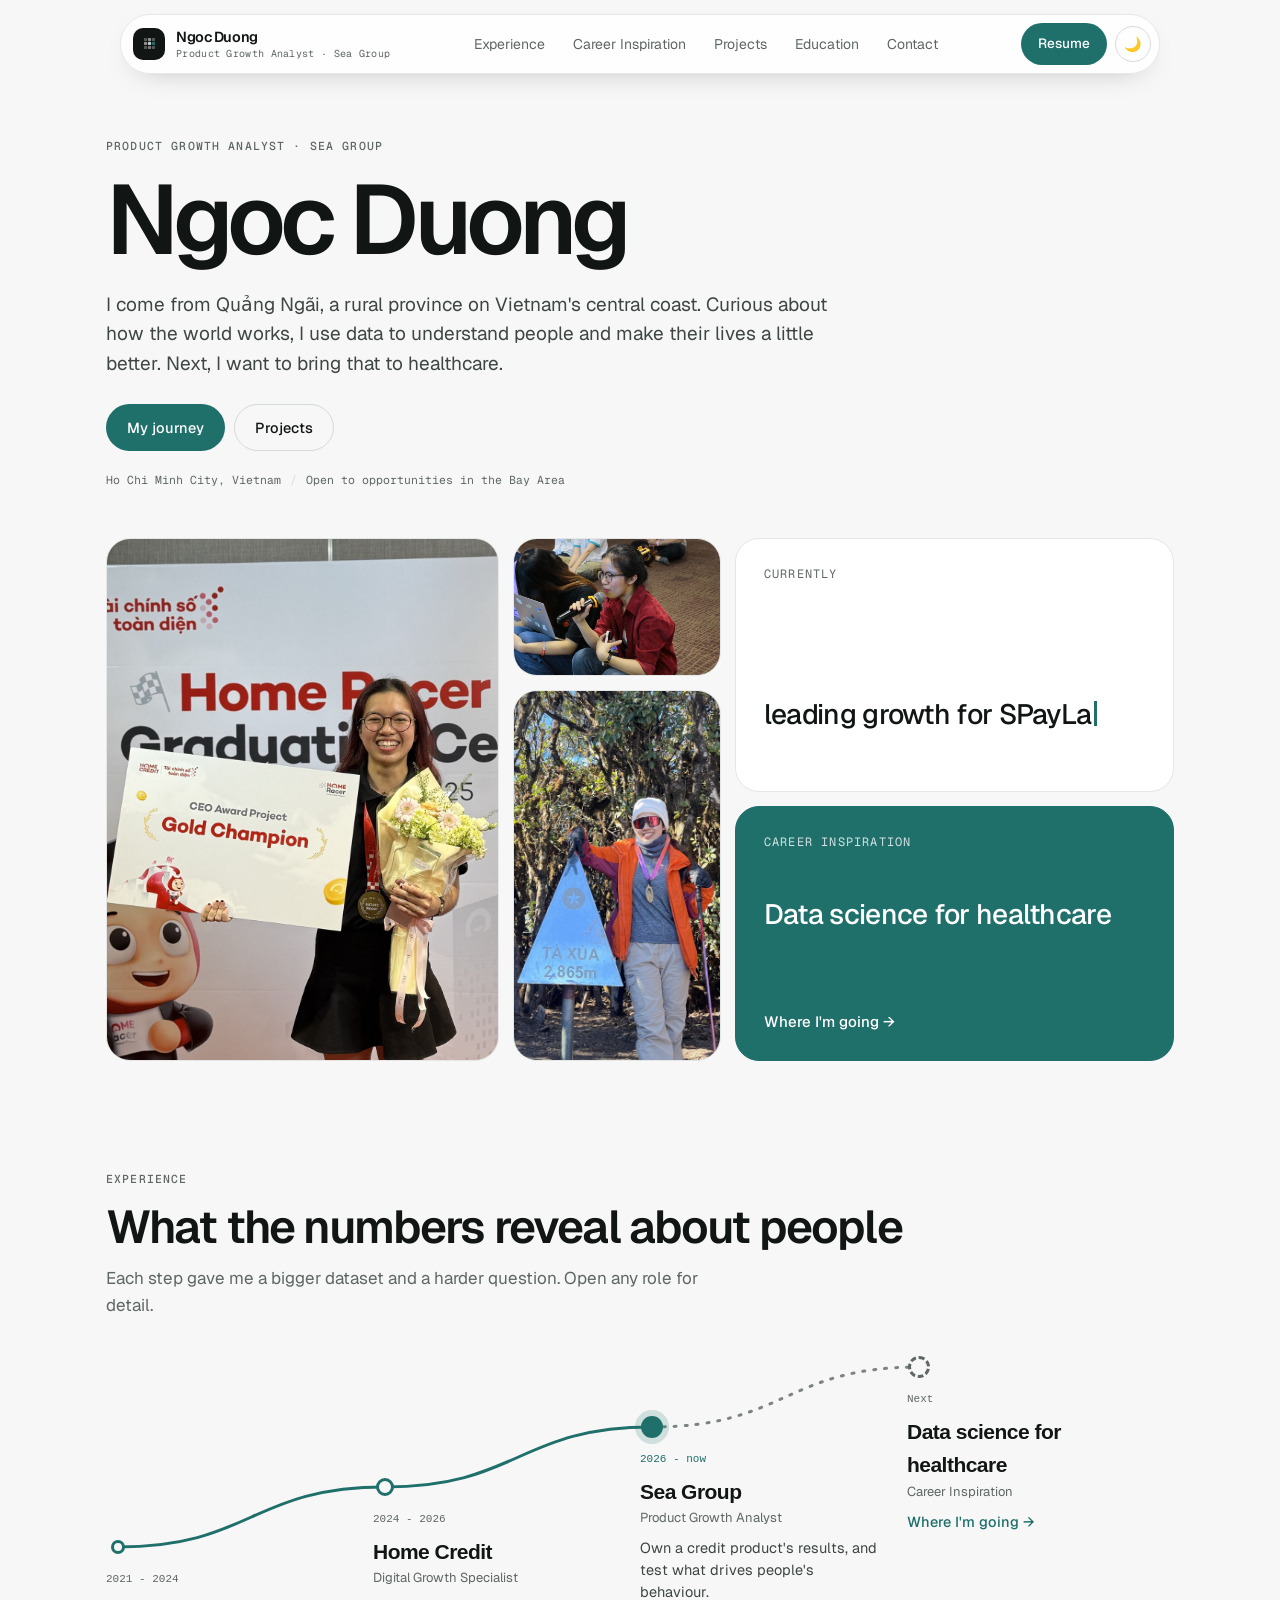
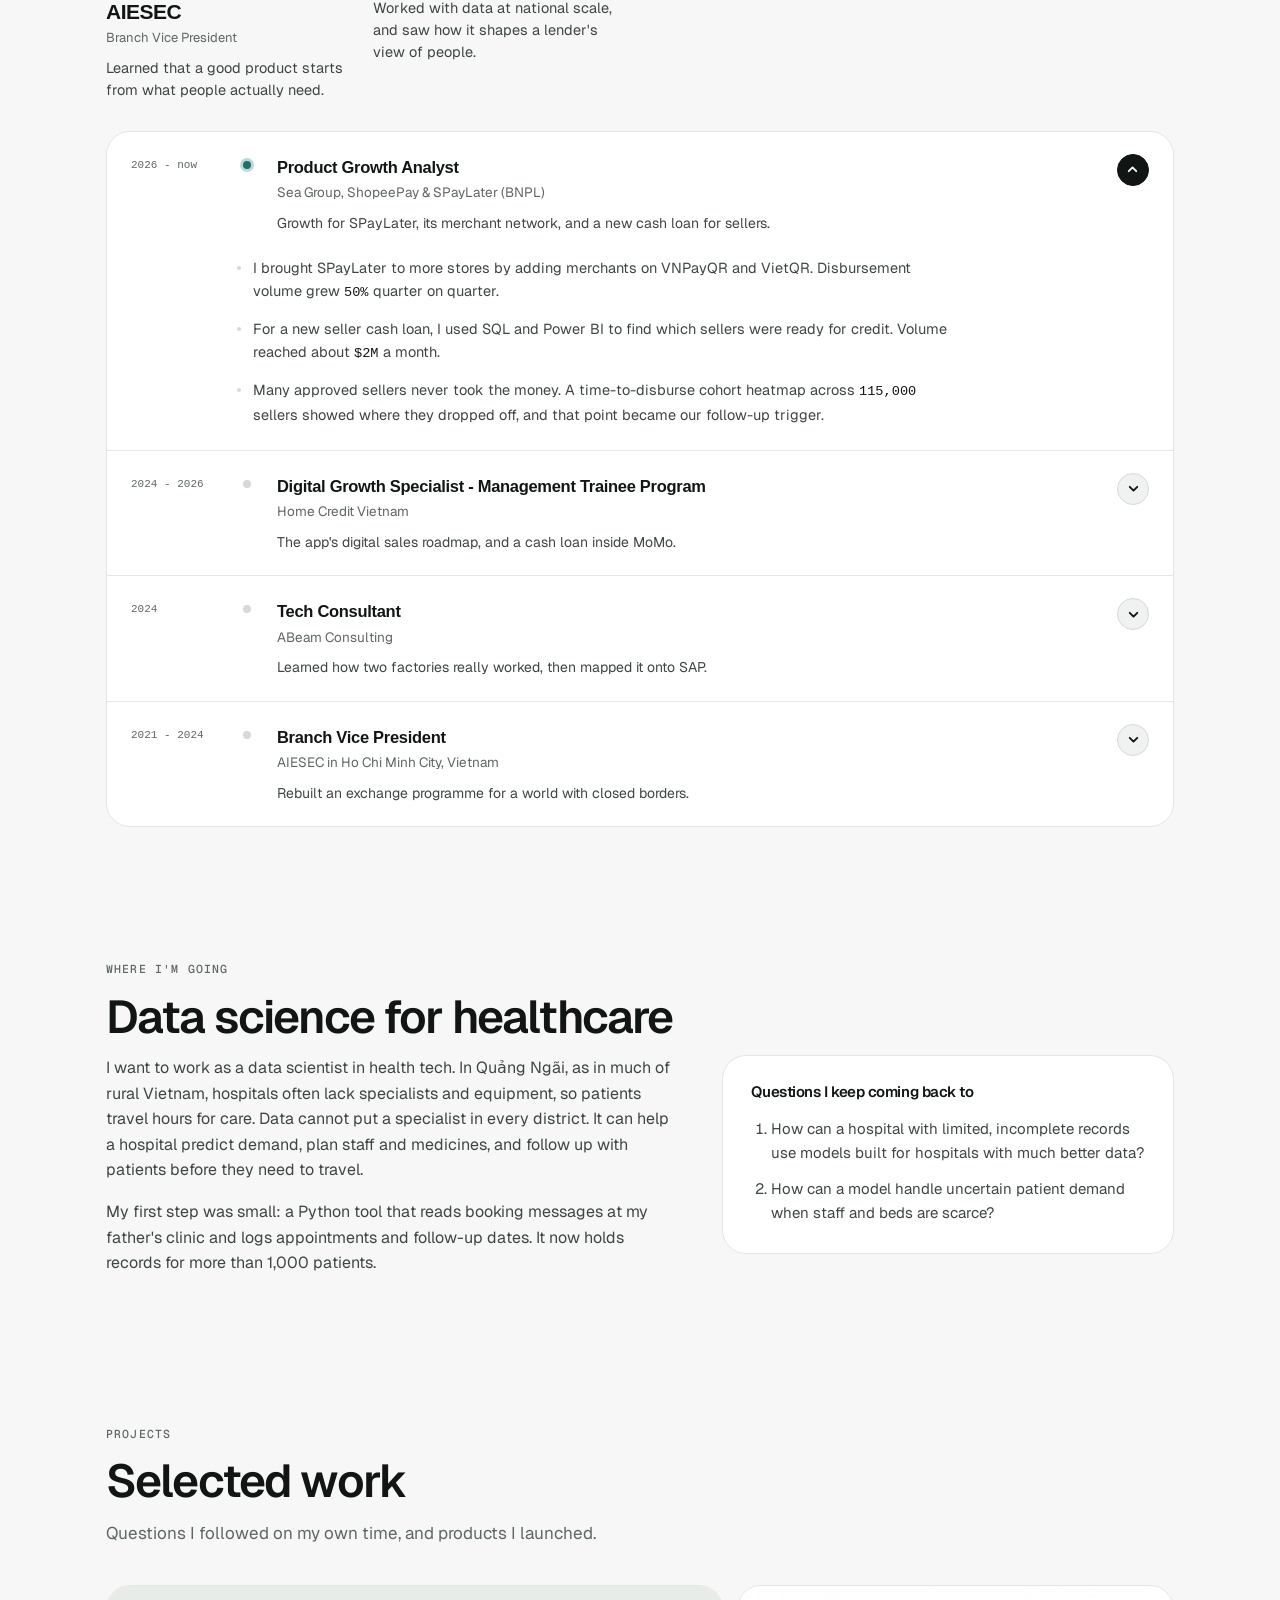
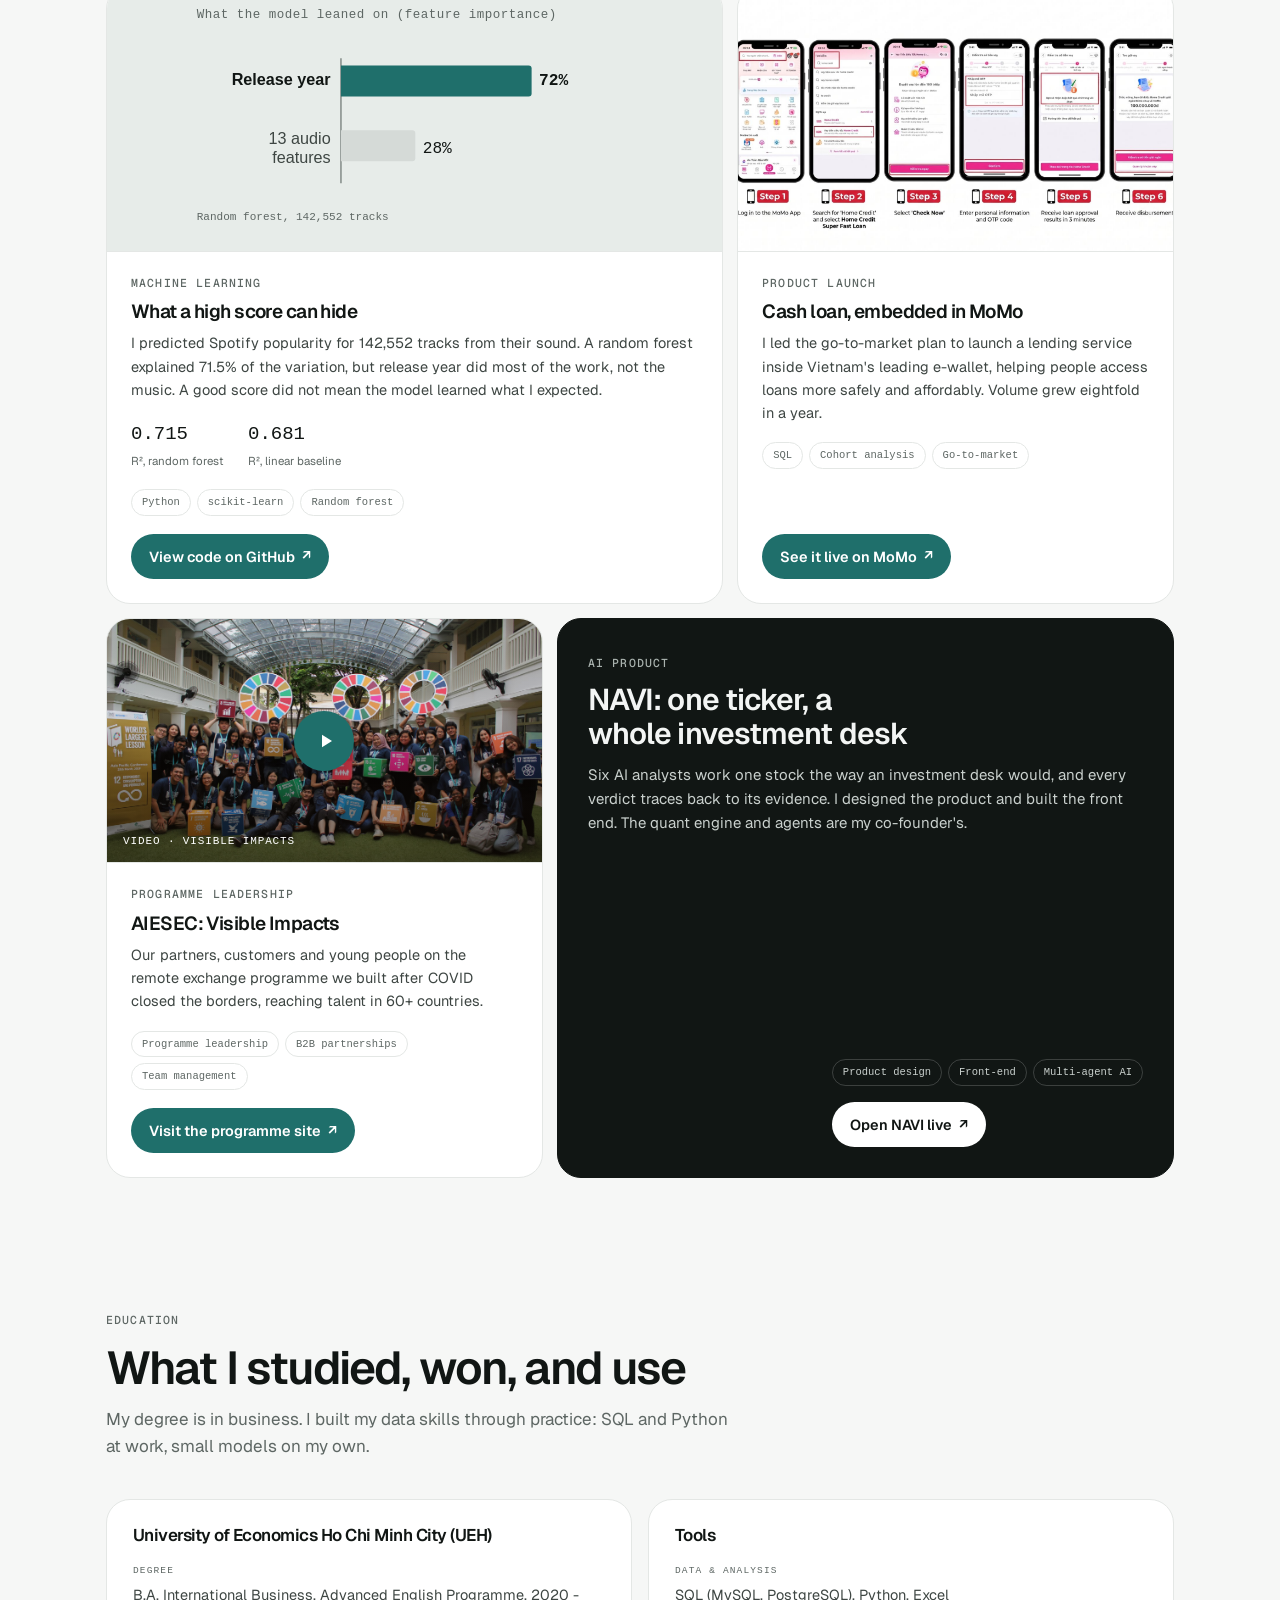
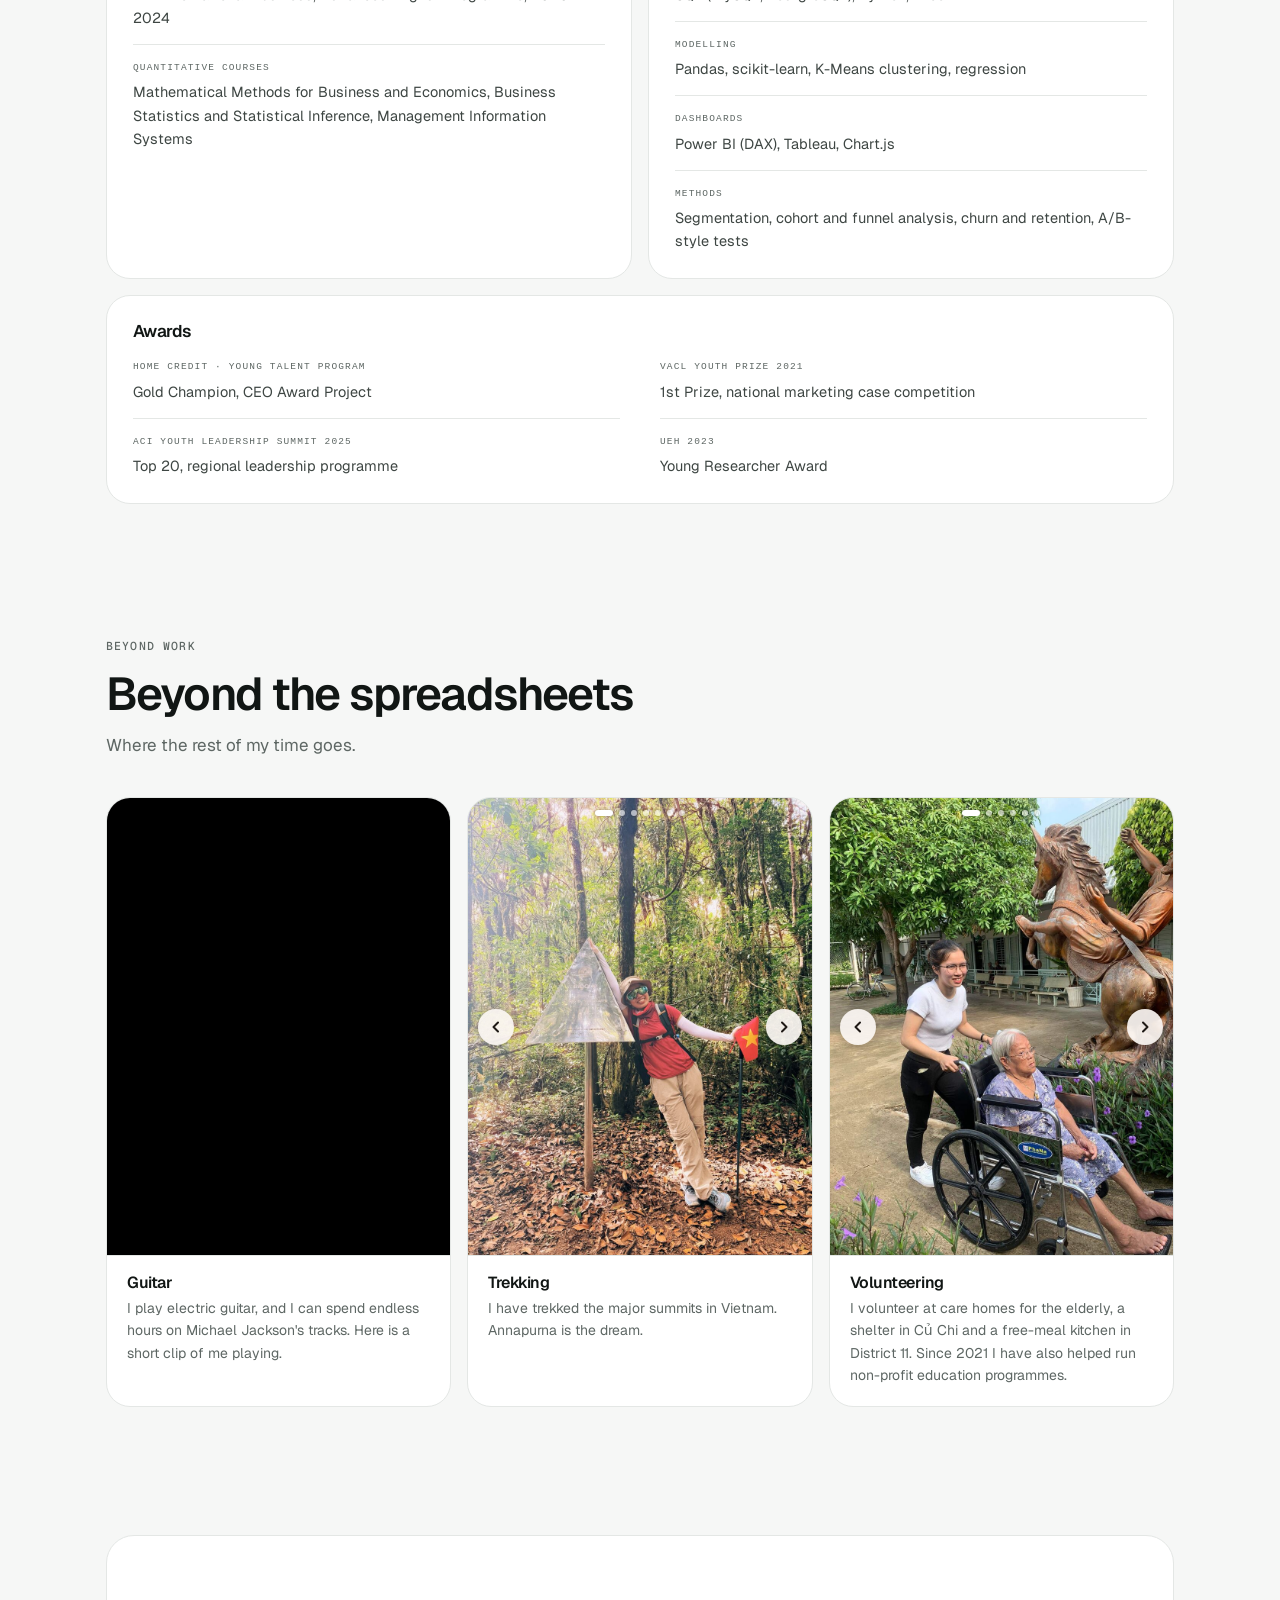
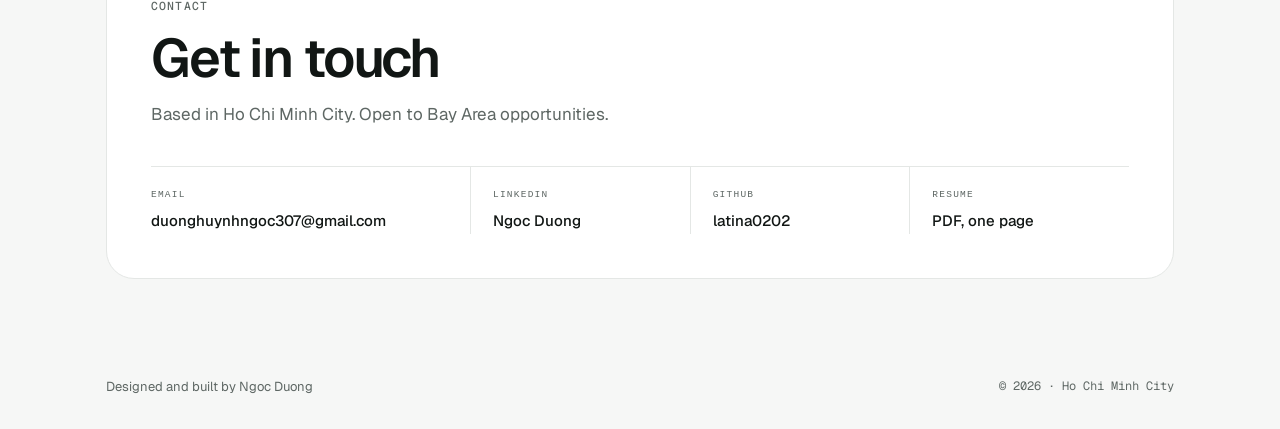
==== commit faafdbf3: "Demo: journey becomes a climbing career path ending at healthcare A curved trail rises through AIESE" ====
--- a/preview/index.html
+++ b/preview/index.html
@@ -132,7 +132,12 @@
     <h2 class="section-title">What the numbers reveal about people</h2>
     <p class="section-dek">Each step gave me a bigger dataset and a harder question. Open any role for detail.</p>
 
-    <ol class="journey">
+    <div class="path">
+      <svg class="path-line" viewBox="0 0 1000 200" preserveAspectRatio="none" aria-hidden="true">
+        <path class="done" d="M0,190 C125,190 125,130 250,130 S375,70 500,70"/>
+        <path class="todo" d="M500,70 C625,70 625,10 750,10"/>
+      </svg>
+      <ol class="journey path-stops">
       <li class="j-step">
         <div class="j-when">2021 - 2024</div>
         <div class="j-role"><b>AIESEC</b>Branch Vice President</div>
@@ -148,7 +153,13 @@
         <div class="j-role"><b>Sea Group</b>Product Growth Analyst</div>
         <p>Own a credit product's results, and test what drives people's behaviour.</p>
       </li>
-    </ol>
+      <li class="j-step j-next">
+        <div class="j-when">Next</div>
+        <div class="j-role"><b>Data science for healthcare</b>Career Inspiration</div>
+        <p><a href="#next">Where I'm going &rarr;</a></p>
+      </li>
+      </ol>
+    </div>
 
     <div class="rail">
 
--- a/preview/bento.css
+++ b/preview/bento.css
@@ -153,16 +153,54 @@
 }
 @media (max-width: 560px) { .hero-tiles { grid-template-columns: 1fr; } }
 
-/* ----------------------------------------------------- journey tiles */
-
-.journey { gap: 14px; padding: 0; margin-bottom: 18px; }
-.journey::before { display: none; }
-.j-step { background: var(--card); border: 1px solid var(--line); border-radius: var(--r-card); padding: 22px 24px; }
-.j-step::before { display: none; }
-.j-step:last-child { border-color: var(--chip); box-shadow: inset 0 0 0 1px var(--chip); }
-.j-step:last-child .j-when { color: var(--chip); font-weight: 500; }
+/* ------------------------------------------------- career path (climb) */
+/* Four stops rise left to right; a solid trail joins the three roles and a
+   dashed one leads on to what is next. The SVG starts 12px in so its x=0
+   sits on the first dot's centre, and each column's left edge (+12px) is
+   x = 0, 250, 500, 750. Each stop drops by --o, so the dots sit on the curve. */
+.path { position: relative; margin: 8px 0 30px; }
+.path-line { position: absolute; top: 0; left: 12px; width: 100%; height: 200px; overflow: visible; pointer-events: none; }
+.path-line path { fill: none; stroke-width: 3; stroke-linecap: round; vector-effect: non-scaling-stroke; }
+.path-line .done { stroke: var(--chip); }
+.path-line .todo { stroke: var(--muted); stroke-dasharray: 2 9; opacity: .8; }
+
+.journey.path-stops { display: grid; grid-template-columns: repeat(4, minmax(0, 1fr)); gap: 0; padding: 0; margin: 0; }
+.journey.path-stops::before { display: none; }
+.path-stops .j-step {
+  position: relative;
+  background: none; border: 0; box-shadow: none; border-radius: 0;
+  padding: calc(var(--o) + 34px) 28px 0 0;
+}
+.path-stops .j-step:nth-child(1) { --o: 180px; --s: 14px; }
+.path-stops .j-step:nth-child(2) { --o: 120px; --s: 18px; }
+.path-stops .j-step:nth-child(3) { --o: 60px;  --s: 22px; }
+.path-stops .j-step:nth-child(4) { --o: 0px;   --s: 22px; }
+.path-stops .j-step::before {
+  display: block; content: ""; position: absolute;
+  top: calc(var(--o) + 10px - var(--s) / 2);
+  left: calc(12px - var(--s) / 2);
+  width: var(--s); height: var(--s); border-radius: 50%;
+  background: var(--l0); border: 3px solid var(--chip); box-sizing: border-box; box-shadow: none;
+}
+.path-stops .j-step:nth-child(3)::before { background: var(--chip); box-shadow: 0 0 0 6px color-mix(in srgb, var(--chip) 18%, transparent); }
+.path-stops .j-step:nth-child(3) .j-when { color: var(--chip); font-weight: 500; }
+.path-stops .j-next::before { border-style: dashed; border-color: var(--muted); }
+.path-stops .j-next .j-when { color: var(--muted); }
+.path-stops .j-next a { color: var(--chip); font-weight: 500; text-decoration: none; }
+.path-stops .j-next a:hover { text-decoration: underline; }
 .j-role b { font-size: 21px; letter-spacing: -0.025em; }
-@media (max-width: 820px) { .journey { padding: 0; gap: 12px; } }
+
+/* phones: the path runs down the left side instead */
+@media (max-width: 820px) {
+  .path-line { display: none; }
+  .journey.path-stops { grid-template-columns: 1fr; gap: 26px; }
+  .path-stops .j-step { --o: 0px !important; padding: 0 0 0 38px; }
+  .path-stops .j-step::before { top: 2px; left: calc(12px - var(--s) / 2); }
+  .path-stops .j-step:not(:last-child)::after {
+    content: ""; position: absolute; left: 11px; top: calc(2px + var(--s) + 4px); bottom: -24px; width: 3px; border-radius: 2px; background: var(--chip);
+  }
+  .path-stops .j-step:nth-child(3)::after { background: none; border-left: 3px dotted var(--muted); width: 0; }
+}
 
 /* --------------------------------------------------- cards and tiles */
 
